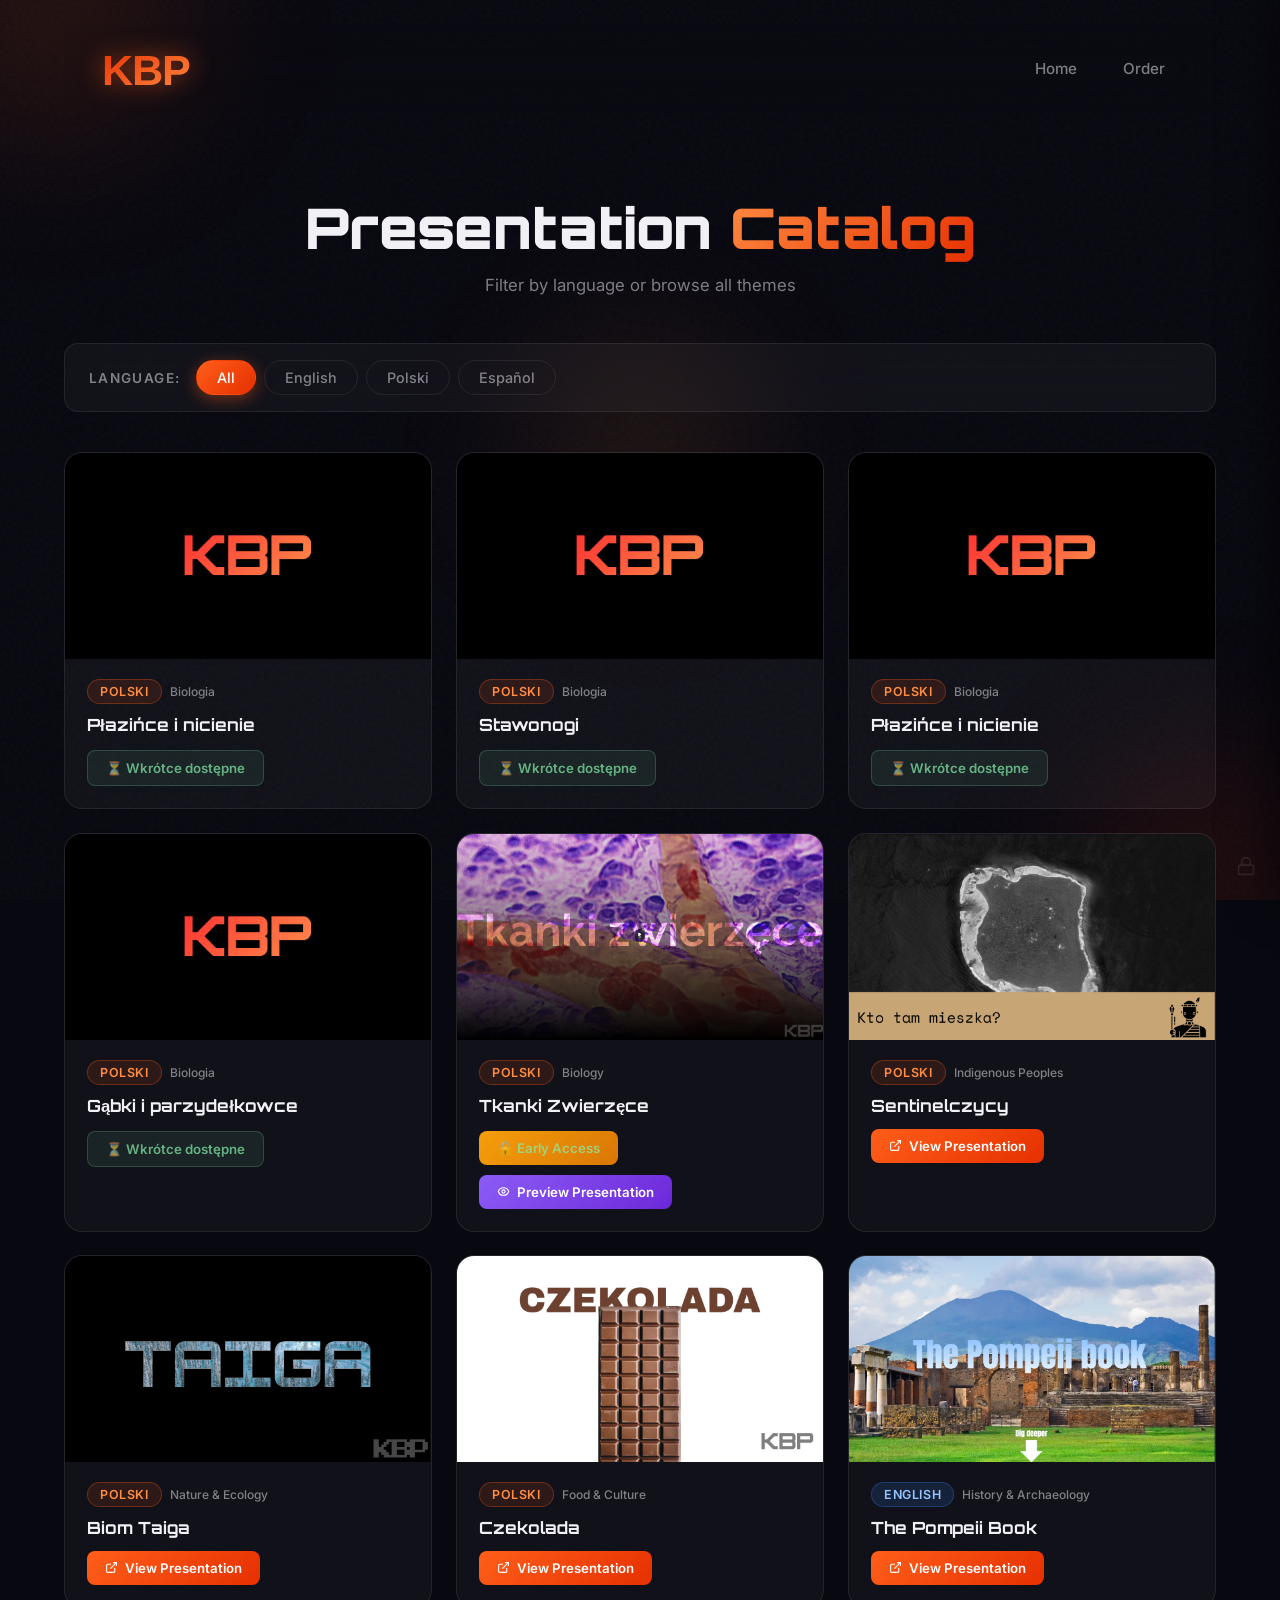
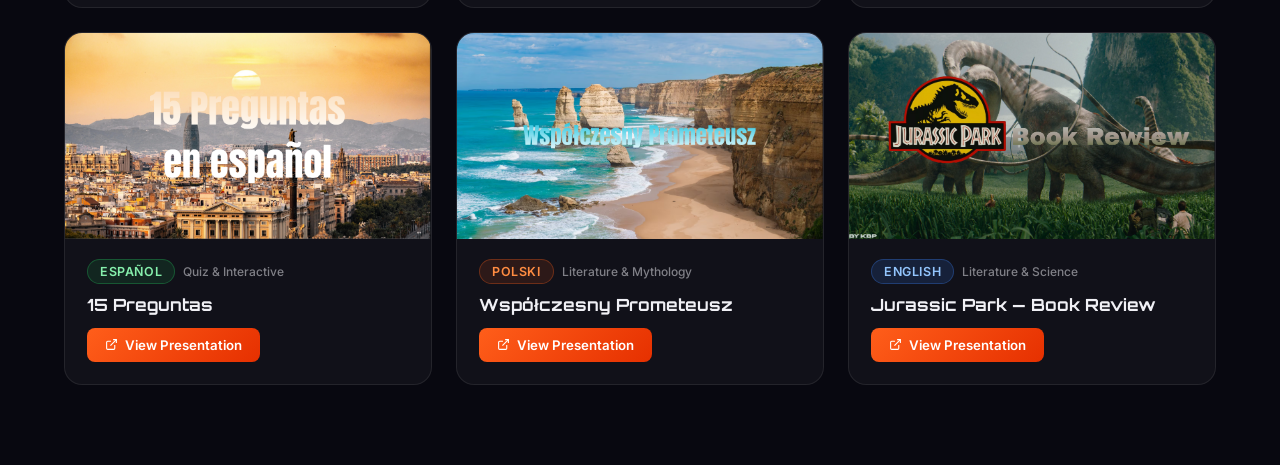
==== catalog.html @ c15dbc8d "chore: update catalog via dev tools:  Delete presintation duplicat" ====
<!DOCTYPE html>
<html lang="en" style="--orange: #ff5e1a; --orange-light: #ff8c42; --red: #e63000; --bg: #080810; --text: #f0f0f5;"><head>
    <meta charset="UTF-8">
    <meta name="viewport" content="width=device-width, initial-scale=1.0">
    <title>Catalog — KBP</title>
    <link rel="icon" type="image/svg+xml" href="favicon.svg">
    <link rel="stylesheet" href="styles.css">
    <link href="https://fonts.googleapis.com/css2?family=Orbitron:wght@400;700;900&amp;family=Inter:wght@300;400;500;600&amp;display=swap" rel="stylesheet">
</head>

<body cz-shortcut-listen="true">

    <!-- LOADING SCREEN -->
    

    <div class="bg-orbs">
        <div class="orb orb-1"></div>
        <div class="orb orb-2"></div>
        <div class="orb orb-3"></div>
    </div>
    <div class="noise"></div>

    <div class="container">
        <header class="glass-header">
            <a href="index.html" class="logo-wrap">
                <img src="logo.svg" alt="KBP" class="logo" onerror="this.src='logo.svg'">
            </a>
            <nav>
                <a href="index.html" class="nav-link">Home</a>
                <a href="order.html" class="nav-link">Order</a>
            </nav>
        </header>

        <main class="catalog-main">
            <div class="catalog-header">
                <h1 class="page-title">Presentation <span class="gradient-text">Catalog</span></h1>
                <p class="page-sub">Filter by language or browse all themes</p>
            </div>

            <div class="filter-bar glass">
                <span class="filter-label">Language:</span>
                <div class="filter-pills" id="filterPills">
                    <button class="pill active" data-lang="all">All</button>
                    <button class="pill" data-lang="english">English</button>
                    <button class="pill" data-lang="polski">Polski</button>
                    <button class="pill" data-lang="espanol">Español</button>
                </div>
            </div>

            <div class="catalog-grid" id="catalogGrid">
      
      
      
      
      

                <!-- Coming Soon - Tkanki zwierzęce - Polski -->
                

                <!-- Sentinelczycy - Polski -->
                

                <!-- Biom Taiga - Polski -->
                

                <!-- Czekolada - Polski -->
                

                <!-- The Pompeii Book - English -->
                

                <!-- 15 Preguntas - Español -->
                

                <!-- Współczesny Prometeusz - Polski -->
                

                <!-- Jurassic Park Book - English -->
                


            <div class="pres-card glass" data-lang="polski" data-id="custom-1780598717905">
        <div class="card-glow"></div>
        <a href="#" target="_blank" class="card-thumb-link">
          <div class="card-thumb">
            <img src="thumbnails/no_thumbnail.jpg" alt="Płazińce i nicienie" onerror="this.src='thumbnails/no_thumbnail.jpg'">
            <div class="thumb-overlay">
              <span class="thumb-play">
                <svg viewBox="0 0 24 24" fill="none" stroke="currentColor" stroke-width="2">
                  <path d="M18 13v6a2 2 0 01-2 2H5a2 2 0 01-2-2V8a2 2 0 012-2h6"></path>
                  <polyline points="15 3 21 3 21 9"></polyline>
                  <line x1="10" y1="14" x2="21" y2="3"></line>
                </svg>
              </span>
            </div>
          </div>
        </a>
        <div class="card-body">
          <div class="card-top">
            <span class="lang-badge polski">Polski</span>
            <span class="theme-tag">Biologia</span>
          </div>
          <h3 class="card-title">Płazińce i nicienie</h3>
          <div style="display:flex;gap:8px;flex-wrap:wrap;margin-top:2px;">
            <span class="card-btn coming-soon-btn">⏳ Wkrótce dostępne</span>
          </div>
        </div>
      </div><div class="pres-card glass" data-lang="polski" data-id="custom-1780596381027">
        <div class="card-glow"></div>
        <a href="#" target="_blank" class="card-thumb-link">
          <div class="card-thumb">
            <img src="thumbnails/no_thumbnail.jpg" alt="Stawonogi" onerror="this.src='thumbnails/no_thumbnail.jpg'">
            <div class="thumb-overlay">
              <span class="thumb-play">
                <svg viewBox="0 0 24 24" fill="none" stroke="currentColor" stroke-width="2">
                  <path d="M18 13v6a2 2 0 01-2 2H5a2 2 0 01-2-2V8a2 2 0 012-2h6"></path>
                  <polyline points="15 3 21 3 21 9"></polyline>
                  <line x1="10" y1="14" x2="21" y2="3"></line>
                </svg>
              </span>
            </div>
          </div>
        </a>
        <div class="card-body">
          <div class="card-top">
            <span class="lang-badge polski">Polski</span>
            <span class="theme-tag">Biologia</span>
          </div>
          <h3 class="card-title">Stawonogi</h3>
          <div style="display:flex;gap:8px;flex-wrap:wrap;margin-top:2px;">
            <span class="card-btn coming-soon-btn">⏳ Wkrótce dostępne</span>
          </div>
        </div>
      </div><div class="pres-card glass" data-lang="polski" data-id="custom-1780587856048">
        <div class="card-glow"></div>
        <a href="#" target="_blank" class="card-thumb-link">
          <div class="card-thumb">
            <img src="thumbnails/no_thumbnail.jpg" alt="Płazińce i nicienie" onerror="this.src='thumbnails/no_thumbnail.jpg'">
            <div class="thumb-overlay">
              <span class="thumb-play">
                <svg viewBox="0 0 24 24" fill="none" stroke="currentColor" stroke-width="2">
                  <path d="M18 13v6a2 2 0 01-2 2H5a2 2 0 01-2-2V8a2 2 0 012-2h6"></path>
                  <polyline points="15 3 21 3 21 9"></polyline>
                  <line x1="10" y1="14" x2="21" y2="3"></line>
                </svg>
              </span>
            </div>
          </div>
        </a>
        <div class="card-body">
          <div class="card-top">
            <span class="lang-badge polski">Polski</span>
            <span class="theme-tag">Biologia</span>
          </div>
          <h3 class="card-title">Płazińce i nicienie</h3>
          <div style="display:flex;gap:8px;flex-wrap:wrap;margin-top:2px;">
            <span class="card-btn coming-soon-btn">⏳ Wkrótce dostępne</span>
          </div>
        </div>
      </div><div class="pres-card glass" data-lang="polski" data-id="custom-1780587810217">
        <div class="card-glow"></div>
        <a href="#" target="_blank" class="card-thumb-link">
          <div class="card-thumb">
            <img src="thumbnails/no_thumbnail.jpg" alt="Gąbki i parzydełkowce" onerror="this.src='thumbnails/no_thumbnail.jpg'">
            <div class="thumb-overlay">
              <span class="thumb-play">
                <svg viewBox="0 0 24 24" fill="none" stroke="currentColor" stroke-width="2">
                  <path d="M18 13v6a2 2 0 01-2 2H5a2 2 0 01-2-2V8a2 2 0 012-2h6"></path>
                  <polyline points="15 3 21 3 21 9"></polyline>
                  <line x1="10" y1="14" x2="21" y2="3"></line>
                </svg>
              </span>
            </div>
          </div>
        </a>
        <div class="card-body">
          <div class="card-top">
            <span class="lang-badge polski">Polski</span>
            <span class="theme-tag">Biologia</span>
          </div>
          <h3 class="card-title">Gąbki i parzydełkowce</h3>
          <div style="display:flex;gap:8px;flex-wrap:wrap;margin-top:2px;">
            <span class="card-btn coming-soon-btn">⏳ Wkrótce dostępne</span>
          </div>
        </div>
      </div><div class="pres-card glass coming-soon-card" data-lang="polski" data-id="tkanki">
                    <div class="card-glow"></div>
                    <a href="https://www.canva.com/design/DAHLJnj12Vg/cBDGoIE9Pmr2mizU1TOsCg/edit" target="_blank" class="card-thumb-link">
                        <div class="card-thumb">
                            <img src="thumbnails/tkanki_zwierzence.jpg" alt="Tkanki Zwierzęce" onerror="this.src='thumbnails/no_thumbnail.jpg'">
                            <div class="thumb-overlay">
                                <span class="thumb-play">
                                    <svg viewBox="0 0 24 24" fill="none" stroke="currentColor" stroke-width="2">
                                        <path d="M18 13v6a2 2 0 01-2 2H5a2 2 0 01-2-2V8a2 2 0 012-2h6"></path>
                                        <polyline points="15 3 21 3 21 9"></polyline>
                                        <line x1="10" y1="14" x2="21" y2="3"></line>
                                    </svg>
                                </span>
                            </div>
                        </div>
                    </a>
                    <div class="card-body">
                        <div class="card-top">
                            <span class="lang-badge polski">Polski</span>
                            <span class="theme-tag">Biology</span>
                        </div>
                        <h3 class="card-title">Tkanki Zwierzęce</h3>
                        <div style="display:flex;gap:8px;flex-wrap:wrap;margin-top:2px;">
                            <span class="card-btn coming-soon-btn" style="background:linear-gradient(135deg,#f59e0b,#d97706);border:none;cursor:default;">🔓 Early Access</span>
                            <a href="https://www.canva.com/design/DAHLJnj12Vg/cBDGoIE9Pmr2mizU1TOsCg/edit" target="_blank" class="card-btn" style="background:linear-gradient(135deg,#8b5cf6,#6d28d9);">
                                <svg viewBox="0 0 24 24" fill="none" stroke="currentColor" stroke-width="2" style="width:13px;height:13px">
                                    <path d="M15 12a3 3 0 11-6 0 3 3 0 016 0z"></path>
                                    <path d="M2.458 12C3.732 7.943 7.523 5 12 5c4.478 0 8.268 2.943 9.542 7-1.274 4.057-5.064 7-9.542 7-4.477 0-8.268-2.943-9.542-7z"></path>
                                </svg>
                                Preview Presentation
                            </a>
                        </div>
                    </div>
                </div><div class="pres-card glass" data-lang="polski" data-id="sentinelczycy">
                    <div class="card-glow"></div>
                    <a href="https://canva.link/jdr4lco27nu2r5b" target="_blank" class="card-thumb-link">
                        <div class="card-thumb">
                            <img src="thumbnails/sentinelczycy.jpg" alt="Sentinelczycy" onerror="this.src='thumbnails/no_thumbnail.jpg'">
                            <div class="thumb-overlay">
                                <span class="thumb-play">
                                    <svg viewBox="0 0 24 24" fill="none" stroke="currentColor" stroke-width="2">
                                        <path d="M18 13v6a2 2 0 01-2 2H5a2 2 0 01-2-2V8a2 2 0 012-2h6"></path>
                                        <polyline points="15 3 21 3 21 9"></polyline>
                                        <line x1="10" y1="14" x2="21" y2="3"></line>
                                    </svg>
                                </span>
                            </div>
                        </div>
                    </a>
                    <div class="card-body">
                        <div class="card-top">
                            <span class="lang-badge polski">Polski</span>
                            <span class="theme-tag">Indigenous Peoples</span>
                        </div>
                        <h3 class="card-title">Sentinelczycy</h3>
                        <a href="https://canva.link/jdr4lco27nu2r5b" target="_blank" class="card-btn">
                            <svg viewBox="0 0 24 24" fill="none" stroke="currentColor" stroke-width="2">
                                <path d="M18 13v6a2 2 0 01-2 2H5a2 2 0 01-2-2V8a2 2 0 012-2h6"></path>
                                <polyline points="15 3 21 3 21 9"></polyline>
                                <line x1="10" y1="14" x2="21" y2="3"></line>
                            </svg>
                            View Presentation
                        </a>
                    </div>
                </div><div class="pres-card glass" data-lang="polski" data-id="taiga">
                    <div class="card-glow"></div>
                    <a href="https://canva.link/hdb6jztrh3bsevd" target="_blank" class="card-thumb-link">
                        <div class="card-thumb">
                            <img src="thumbnails/taiga.jpg" alt="Biom Taiga" onerror="this.src='thumbnails/no_thumbnail.jpg'">
                            <div class="thumb-overlay">
                                <span class="thumb-play">
                                    <svg viewBox="0 0 24 24" fill="none" stroke="currentColor" stroke-width="2">
                                        <path d="M18 13v6a2 2 0 01-2 2H5a2 2 0 01-2-2V8a2 2 0 012-2h6"></path>
                                        <polyline points="15 3 21 3 21 9"></polyline>
                                        <line x1="10" y1="14" x2="21" y2="3"></line>
                                    </svg>
                                </span>
                            </div>
                        </div>
                    </a>
                    <div class="card-body">
                        <div class="card-top">
                            <span class="lang-badge polski">Polski</span>
                            <span class="theme-tag">Nature &amp; Ecology</span>
                        </div>
                        <h3 class="card-title">Biom Taiga</h3>
                        <a href="https://canva.link/hdb6jztrh3bsevd" target="_blank" class="card-btn">
                            <svg viewBox="0 0 24 24" fill="none" stroke="currentColor" stroke-width="2">
                                <path d="M18 13v6a2 2 0 01-2 2H5a2 2 0 01-2-2V8a2 2 0 012-2h6"></path>
                                <polyline points="15 3 21 3 21 9"></polyline>
                                <line x1="10" y1="14" x2="21" y2="3"></line>
                            </svg>
                            View Presentation
                        </a>
                    </div>
                </div><div class="pres-card glass" data-lang="polski" data-id="czekolada">
                    <div class="card-glow"></div>
                    <a href="https://canva.link/7svyfcwnnusc0qz" target="_blank" class="card-thumb-link">
                        <div class="card-thumb">
                            <img src="thumbnails/czekolada.jpg" alt="Czekolada" onerror="this.src='thumbnails/no_thumbnail.jpg'">
                            <div class="thumb-overlay">
                                <span class="thumb-play">
                                    <svg viewBox="0 0 24 24" fill="none" stroke="currentColor" stroke-width="2">
                                        <path d="M18 13v6a2 2 0 01-2 2H5a2 2 0 01-2-2V8a2 2 0 012-2h6"></path>
                                        <polyline points="15 3 21 3 21 9"></polyline>
                                        <line x1="10" y1="14" x2="21" y2="3"></line>
                                    </svg>
                                </span>
                            </div>
                        </div>
                    </a>
                    <div class="card-body">
                        <div class="card-top">
                            <span class="lang-badge polski">Polski</span>
                            <span class="theme-tag">Food &amp; Culture</span>
                        </div>
                        <h3 class="card-title">Czekolada</h3>
                        <a href="https://canva.link/7svyfcwnnusc0qz" target="_blank" class="card-btn">
                            <svg viewBox="0 0 24 24" fill="none" stroke="currentColor" stroke-width="2">
                                <path d="M18 13v6a2 2 0 01-2 2H5a2 2 0 01-2-2V8a2 2 0 012-2h6"></path>
                                <polyline points="15 3 21 3 21 9"></polyline>
                                <line x1="10" y1="14" x2="21" y2="3"></line>
                            </svg>
                            View Presentation
                        </a>
                    </div>
                </div><div class="pres-card glass" data-lang="english" data-id="pompeii">
                    <div class="card-glow"></div>
                    <a href="https://canva.link/992vc9cyxr82lym" target="_blank" class="card-thumb-link">
                        <div class="card-thumb">
                            <img src="thumbnails/pompeii.jpg" alt="The Pompeii Book" onerror="this.src='thumbnails/no_thumbnail.jpg'">
                            <div class="thumb-overlay">
                                <span class="thumb-play">
                                    <svg viewBox="0 0 24 24" fill="none" stroke="currentColor" stroke-width="2">
                                        <path d="M18 13v6a2 2 0 01-2 2H5a2 2 0 01-2-2V8a2 2 0 012-2h6"></path>
                                        <polyline points="15 3 21 3 21 9"></polyline>
                                        <line x1="10" y1="14" x2="21" y2="3"></line>
                                    </svg>
                                </span>
                            </div>
                        </div>
                    </a>
                    <div class="card-body">
                        <div class="card-top">
                            <span class="lang-badge english">English</span>
                            <span class="theme-tag">History &amp; Archaeology</span>
                        </div>
                        <h3 class="card-title">The Pompeii Book</h3>
                        <a href="https://canva.link/992vc9cyxr82lym" target="_blank" class="card-btn">
                            <svg viewBox="0 0 24 24" fill="none" stroke="currentColor" stroke-width="2">
                                <path d="M18 13v6a2 2 0 01-2 2H5a2 2 0 01-2-2V8a2 2 0 012-2h6"></path>
                                <polyline points="15 3 21 3 21 9"></polyline>
                                <line x1="10" y1="14" x2="21" y2="3"></line>
                            </svg>
                            View Presentation
                        </a>
                    </div>
                </div><div class="pres-card glass" data-lang="espanol" data-id="preguntas">
                    <div class="card-glow"></div>
                    <a href="https://canva.link/8qope4dji9gdlad" target="_blank" class="card-thumb-link">
                        <div class="card-thumb">
                            <img src="thumbnails/preguntas.jpg" alt="15 Preguntas" onerror="this.src='thumbnails/no_thumbnail.jpg'">
                            <div class="thumb-overlay">
                                <span class="thumb-play">
                                    <svg viewBox="0 0 24 24" fill="none" stroke="currentColor" stroke-width="2">
                                        <path d="M18 13v6a2 2 0 01-2 2H5a2 2 0 01-2-2V8a2 2 0 012-2h6"></path>
                                        <polyline points="15 3 21 3 21 9"></polyline>
                                        <line x1="10" y1="14" x2="21" y2="3"></line>
                                    </svg>
                                </span>
                            </div>
                        </div>
                    </a>
                    <div class="card-body">
                        <div class="card-top">
                            <span class="lang-badge espanol">Español</span>
                            <span class="theme-tag">Quiz &amp; Interactive</span>
                        </div>
                        <h3 class="card-title">15 Preguntas</h3>
                        <a href="https://canva.link/8qope4dji9gdlad" target="_blank" class="card-btn">
                            <svg viewBox="0 0 24 24" fill="none" stroke="currentColor" stroke-width="2">
                                <path d="M18 13v6a2 2 0 01-2 2H5a2 2 0 01-2-2V8a2 2 0 012-2h6"></path>
                                <polyline points="15 3 21 3 21 9"></polyline>
                                <line x1="10" y1="14" x2="21" y2="3"></line>
                            </svg>
                            View Presentation
                        </a>
                    </div>
                </div><div class="pres-card glass" data-lang="polski" data-id="prometeusz">
                    <div class="card-glow"></div>
                    <a href="https://canva.link/0xmag7j2fdahhtu" target="_blank" class="card-thumb-link">
                        <div class="card-thumb">
                            <img src="thumbnails/prometeusz.jpg" alt="Współczesny Prometeusz" onerror="this.src='thumbnails/no_thumbnail.jpg'">
                            <div class="thumb-overlay">
                                <span class="thumb-play">
                                    <svg viewBox="0 0 24 24" fill="none" stroke="currentColor" stroke-width="2">
                                        <path d="M18 13v6a2 2 0 01-2 2H5a2 2 0 01-2-2V8a2 2 0 012-2h6"></path>
                                        <polyline points="15 3 21 3 21 9"></polyline>
                                        <line x1="10" y1="14" x2="21" y2="3"></line>
                                    </svg>
                                </span>
                            </div>
                        </div>
                    </a>
                    <div class="card-body">
                        <div class="card-top">
                            <span class="lang-badge polski">Polski</span>
                            <span class="theme-tag">Literature &amp; Mythology</span>
                        </div>
                        <h3 class="card-title">Współczesny Prometeusz</h3>
                        <a href="https://canva.link/0xmag7j2fdahhtu" target="_blank" class="card-btn">
                            <svg viewBox="0 0 24 24" fill="none" stroke="currentColor" stroke-width="2">
                                <path d="M18 13v6a2 2 0 01-2 2H5a2 2 0 01-2-2V8a2 2 0 012-2h6"></path>
                                <polyline points="15 3 21 3 21 9"></polyline>
                                <line x1="10" y1="14" x2="21" y2="3"></line>
                            </svg>
                            View Presentation
                        </a>
                    </div>
                </div><div class="pres-card glass" data-lang="english" data-id="jurassic">
                    <div class="card-glow"></div>
                    <a href="https://canva.link/foiyt8byrmnwzso" target="_blank" class="card-thumb-link">
                        <div class="card-thumb">
                            <img src="thumbnails/jurassic.jpg" alt="Jurassic Park Book Review" onerror="this.src='thumbnails/no_thumbnail.jpg'">
                            <div class="thumb-overlay">
                                <span class="thumb-play">
                                    <svg viewBox="0 0 24 24" fill="none" stroke="currentColor" stroke-width="2">
                                        <path d="M18 13v6a2 2 0 01-2 2H5a2 2 0 01-2-2V8a2 2 0 012-2h6"></path>
                                        <polyline points="15 3 21 3 21 9"></polyline>
                                        <line x1="10" y1="14" x2="21" y2="3"></line>
                                    </svg>
                                </span>
                            </div>
                        </div>
                    </a>
                    <div class="card-body">
                        <div class="card-top">
                            <span class="lang-badge english">English</span>
                            <span class="theme-tag">Literature &amp; Science</span>
                        </div>
                        <h3 class="card-title">Jurassic Park — Book Review</h3>
                        <a href="https://canva.link/foiyt8byrmnwzso" target="_blank" class="card-btn">
                            <svg viewBox="0 0 24 24" fill="none" stroke="currentColor" stroke-width="2">
                                <path d="M18 13v6a2 2 0 01-2 2H5a2 2 0 01-2-2V8a2 2 0 012-2h6"></path>
                                <polyline points="15 3 21 3 21 9"></polyline>
                                <line x1="10" y1="14" x2="21" y2="3"></line>
                            </svg>
                            View Presentation
                        </a>
                    </div>
                </div></div>

            <div class="empty-state" id="emptyState" style="display:none">
                <p>No presentations found for this language yet.</p>
            </div>
        </main>
    </div>

    <script src="loader.js"></script>
    <script src="devtools.js"></script>

    <!-- Toast -->
    

    <!-- Hidden lock trigger -->
    

    <!-- Dev mode badge (visible when logged in) -->
    
    

    <!-- Auth modal -->
    

    <!-- Dev panel -->
    
  

    <!-- Toast -->
    

    <!-- Hidden lock trigger -->
    

    <!-- Dev mode badge (visible when logged in) -->
    
    

    <!-- Auth modal -->
    

    <!-- Dev panel -->
    
  
    <script src="catalog.js"></script>


<input type="file" accept="image/*" style="display: none;"><input type="file" accept="image/*" style="display: none;"><input type="file" accept="image/*" style="display: none;"><input type="file" accept="image/*" style="display: none;"><input type="file" accept="image/*" style="display: none;"><input type="file" accept="image/*" style="display: none;"><input type="file" accept="image/*" style="display: none;"><input type="file" accept="image/*" style="display: none;"><input type="file" accept="image/*" style="display: none;"><input type="file" accept="image/*" style="display: none;"><input type="file" accept="image/*" style="display: none;"><input type="file" accept="image/*" style="display: none;"><input type="file" accept="image/*" style="display: none;"><input type="file" accept="image/*" style="display: none;"><input type="file" accept="image/*" style="display: none;"><input type="file" accept="image/*" style="display: none;"><input type="file" accept="image/*" style="display: none;"><input type="file" accept="image/*" style="display: none;"><input type="file" accept="image/*" style="display: none;"><input type="file" accept="image/*" style="display: none;"><input type="file" accept="image/*" style="display: none;"><input type="file" accept="image/*" style="display: none;"><input type="file" accept="image/*" style="display: none;"><input type="file" accept="image/*" style="display: none;"><input type="file" accept="image/*" style="display: none;"><input type="file" accept="image/*" style="display: none;"><input type="file" accept="image/*" style="display: none;"><input type="file" accept="image/*" style="display: none;"><input type="file" accept="image/*" style="display: none;"><input type="file" accept="image/*" style="display: none;"><input type="file" accept="image/*" style="display: none;"><input type="file" accept="image/*" style="display: none;"><input type="file" accept="image/*" style="display: none;"><input type="file" accept="image/*" style="display: none;"><input type="file" accept="image/*" style="display: none;"><input type="file" accept="image/*" style="display: none;"></body></html>
---- styles.css ----
/* ===== RESET & BASE ===== */
*,
*::before,
*::after {
    margin: 0;
    padding: 0;
    box-sizing: border-box;
}

:root {
    --orange: #ff5e1a;
    --orange-light: #ff8c42;
    --red: #e63000;
    --bg: #080810;
    --glass-bg: rgba(255, 255, 255, 0.04);
    --glass-border: rgba(255, 255, 255, 0.08);
    --glass-hover: rgba(255, 255, 255, 0.07);
    --text: #f0f0f5;
    --text-muted: rgba(240, 240, 245, 0.5);
    --glow: rgba(255, 94, 26, 0.35);
}

html {
    scroll-behavior: smooth;
}

body {
    font-family: 'Inter', sans-serif;
    background: var(--bg);
    color: var(--text);
    min-height: 100vh;
    overflow-x: hidden;
}

/* ===== BACKGROUND ORBS ===== */
.bg-orbs {
    position: fixed;
    inset: 0;
    pointer-events: none;
    z-index: 0;
    overflow: hidden;
}

.orb {
    position: absolute;
    border-radius: 50%;
    filter: blur(80px);
    opacity: 0.2;
    will-change: transform;
}

.orb-1 {
    width: 400px;
    height: 400px;
    background: radial-gradient(circle, #ff5e1a, transparent 70%);
    top: -200px;
    left: -150px;
    animation: drift1 18s ease-in-out infinite alternate;
}

.orb-2 {
    width: 350px;
    height: 350px;
    background: radial-gradient(circle, #e63000, transparent 70%);
    bottom: -150px;
    right: -100px;
    animation: drift2 22s ease-in-out infinite alternate;
}

.orb-3 {
    width: 300px;
    height: 300px;
    background: radial-gradient(circle, #ff8c42, transparent 70%);
    top: 50%;
    left: 50%;
    transform: translate(-50%, -50%);
    animation: drift3 15s ease-in-out infinite alternate;
}

@keyframes drift1 {
    from {
        transform: translate(0, 0);
    }

    to {
        transform: translate(80px, 60px);
    }
}

@keyframes drift2 {
    from {
        transform: translate(0, 0);
    }

    to {
        transform: translate(-60px, -80px);
    }
}

@keyframes drift3 {
    from {
        transform: translate(-50%, -50%) scale(1);
    }

    to {
        transform: translate(-50%, -50%) scale(1.3);
    }
}

/* ===== NOISE TEXTURE ===== */
.noise {
    position: fixed;
    inset: 0;
    pointer-events: none;
    z-index: 1;
    opacity: 0.03;
    background-image: url("data:image/svg+xml,%3Csvg viewBox='0 0 256 256' xmlns='http://www.w3.org/2000/svg'%3E%3Cfilter id='noise'%3E%3CfeTurbulence type='fractalNoise' baseFrequency='0.9' numOctaves='4' stitchTiles='stitch'/%3E%3C/filter%3E%3Crect width='100%25' height='100%25' filter='url(%23noise)'/%3E%3C/svg%3E");
}

/* ===== GLASS UTILITY ===== */
.glass {
    background: var(--glass-bg);
    border: 1px solid var(--glass-border);
}

/* Only apply backdrop-filter to elements where the blur effect is actually visible */
.glass-header,
.filter-bar,
.stat-card,
.btn-secondary {
    backdrop-filter: blur(20px);
    -webkit-backdrop-filter: blur(20px);
}

/* Cards sit on a near-opaque dark background — blur is invisible there, skip it */
.pres-card {
    /* no backdrop-filter */
}

/* ===== CONTAINER ===== */
.container {
    max-width: 1200px;
    margin: 0 auto;
    padding: 0 24px 80px;
    position: relative;
    z-index: 2;
}

/* ===== HEADER ===== */
.glass-header {
    display: flex;
    align-items: center;
    justify-content: space-between;
    padding: 20px 32px;
    margin: 24px 0 60px;
    border-radius: 16px;
}

.logo-wrap {
    display: flex;
    align-items: center;
    text-decoration: none;
}

.logo {
    height: 48px;
    width: auto;
    filter: drop-shadow(0 0 12px rgba(255, 94, 26, 0.6));
    transition: filter 0.3s;
}

.logo:hover {
    filter: drop-shadow(0 0 20px rgba(255, 94, 26, 0.9));
}

.logo-fallback {
    display: flex;
    align-items: center;
}

.logo-text {
    font-family: 'Orbitron', sans-serif;
    font-size: 2rem;
    font-weight: 900;
    background: linear-gradient(135deg, var(--orange), var(--red));
    -webkit-background-clip: text;
    -webkit-text-fill-color: transparent;
    background-clip: text;
    text-shadow: none;
    filter: drop-shadow(0 0 12px rgba(255, 94, 26, 0.5));
}

nav {
    display: flex;
    gap: 8px;
}

.nav-link {
    color: var(--text-muted);
    text-decoration: none;
    font-size: 0.95rem;
    font-weight: 500;
    padding: 8px 18px;
    border-radius: 8px;
    border: 1px solid transparent;
    transition: all 0.25s;
}

.nav-link:hover {
    color: var(--text);
    background: var(--glass-hover);
    border-color: var(--glass-border);
}

/* ===== GRADIENT TEXT ===== */
.gradient-text {
    background: linear-gradient(135deg, var(--orange-light), var(--red));
    -webkit-background-clip: text;
    -webkit-text-fill-color: transparent;
    background-clip: text;
}

/* ===== HOME PAGE ===== */
.home-main {
    display: flex;
    flex-direction: column;
    align-items: center;
    text-align: center;
    padding-top: 40px;
}

.hero {
    max-width: 700px;
    margin-bottom: 80px;
}

.hero-eyebrow {
    font-size: 0.85rem;
    font-weight: 600;
    letter-spacing: 0.2em;
    text-transform: uppercase;
    color: var(--orange);
    margin-bottom: 20px;
}

.hero-splash {
    font-size: 0.95rem;
    font-weight: 500;
    color: var(--text-muted);
    margin-bottom: 16px;
    margin-top: -12px;
    font-style: italic;
    animation: fadeUp 0.6s ease 0.2s both;
}

.hero-title {
    font-family: 'Orbitron', sans-serif;
    font-size: clamp(3rem, 8vw, 6rem);
    font-weight: 900;
    line-height: 1.05;
    margin-bottom: 24px;
    letter-spacing: -0.02em;
}

.hero-desc {
    font-size: 1.15rem;
    color: var(--text-muted);
    line-height: 1.7;
    margin-bottom: 48px;
    max-width: 500px;
    margin-left: auto;
    margin-right: auto;
}

.hero-buttons {
    display: flex;
    gap: 16px;
    justify-content: center;
    flex-wrap: wrap;
}

/* ===== BUTTONS ===== */
.btn {
    display: inline-flex;
    align-items: center;
    gap: 10px;
    padding: 16px 36px;
    border-radius: 12px;
    font-size: 1rem;
    font-weight: 600;
    text-decoration: none;
    transition: all 0.3s;
    position: relative;
    overflow: hidden;
}

.btn-icon {
    width: 20px;
    height: 20px;
    display: flex;
    align-items: center;
}

.btn-icon svg {
    width: 100%;
    height: 100%;
}

.btn-primary {
    background: linear-gradient(135deg, var(--orange), var(--red));
    color: white;
    box-shadow: 0 4px 24px rgba(255, 94, 26, 0.35);
}

.btn-primary:hover {
    transform: translateY(-2px);
    box-shadow: 0 8px 32px rgba(255, 94, 26, 0.55);
}

.btn-secondary {
    background: var(--glass-bg);
    color: var(--text);
    border: 1px solid var(--glass-border);
}

.btn-secondary:hover {
    background: var(--glass-hover);
    border-color: rgba(255, 94, 26, 0.4);
    transform: translateY(-2px);
    box-shadow: 0 8px 24px rgba(255, 94, 26, 0.2);
}

/* ===== STATS ROW ===== */
.stats-row {
    display: flex;
    gap: 20px;
    flex-wrap: wrap;
    justify-content: center;
}

.stat-card {
    display: flex;
    flex-direction: column;
    align-items: center;
    padding: 28px 48px;
    border-radius: 16px;
    gap: 6px;
    transition: all 0.3s;
}

.stat-card:hover {
    border-color: rgba(255, 94, 26, 0.3);
    box-shadow: 0 0 30px rgba(255, 94, 26, 0.1);
}

.stat-num {
    font-family: 'Orbitron', sans-serif;
    font-size: 2.5rem;
    font-weight: 900;
    background: linear-gradient(135deg, var(--orange-light), var(--red));
    -webkit-background-clip: text;
    -webkit-text-fill-color: transparent;
    background-clip: text;
}

.stat-label {
    font-size: 0.85rem;
    color: var(--text-muted);
    text-transform: uppercase;
    letter-spacing: 0.1em;
}

/* ===== CATALOG PAGE ===== */
.catalog-main {
    padding-top: 20px;
}

.catalog-header {
    text-align: center;
    margin-bottom: 48px;
}

.page-title {
    font-family: 'Orbitron', sans-serif;
    font-size: clamp(2rem, 5vw, 3.5rem);
    font-weight: 900;
    margin-bottom: 12px;
}

.page-sub {
    font-size: 1.05rem;
    color: var(--text-muted);
}

/* ===== FILTER BAR ===== */
.filter-bar {
    display: flex;
    align-items: center;
    gap: 16px;
    padding: 16px 24px;
    border-radius: 14px;
    margin-bottom: 40px;
    flex-wrap: wrap;
}

.filter-label {
    font-size: 0.85rem;
    font-weight: 600;
    color: var(--text-muted);
    text-transform: uppercase;
    letter-spacing: 0.1em;
    white-space: nowrap;
}

.filter-pills {
    display: flex;
    gap: 8px;
    flex-wrap: wrap;
}

.pill {
    padding: 8px 20px;
    border-radius: 50px;
    border: 1px solid var(--glass-border);
    background: transparent;
    color: var(--text-muted);
    font-size: 0.9rem;
    font-weight: 500;
    cursor: pointer;
    transition: all 0.25s;
    font-family: 'Inter', sans-serif;
}

.pill:hover {
    color: var(--text);
    border-color: rgba(255, 94, 26, 0.4);
}

.pill.active {
    background: linear-gradient(135deg, var(--orange), var(--red));
    border-color: transparent;
    color: white;
    box-shadow: 0 4px 16px rgba(255, 94, 26, 0.4);
}

/* ===== CATALOG GRID ===== */
.catalog-grid {
    display: grid;
    grid-template-columns: repeat(auto-fill, minmax(300px, 1fr));
    gap: 24px;
}

/* ===== PRESENTATION CARD ===== */
.pres-card {
    border-radius: 18px;
    padding: 28px;
    position: relative;
    overflow: hidden;
    transition: transform 0.35s, border-color 0.35s, box-shadow 0.35s;
    display: flex;
    flex-direction: column;
    gap: 12px;
    will-change: transform;
}

.pres-card:hover {
    transform: translateY(-6px);
    border-color: rgba(255, 94, 26, 0.35);
    box-shadow: 0 16px 48px rgba(255, 94, 26, 0.15);
}

.card-glow {
    position: absolute;
    top: -60px;
    right: -60px;
    width: 180px;
    height: 180px;
    background: radial-gradient(circle, rgba(255, 94, 26, 0.12), transparent 70%);
    pointer-events: none;
    transition: opacity 0.3s;
    opacity: 0;
}

.pres-card:hover .card-glow {
    opacity: 1;
}

.card-top {
    display: flex;
    gap: 8px;
}

/* Language badges */
.lang-badge {
    padding: 4px 12px;
    border-radius: 50px;
    font-size: 0.78rem;
    font-weight: 600;
    letter-spacing: 0.05em;
    text-transform: uppercase;
}

.lang-badge.english {
    background: rgba(59, 130, 246, 0.15);
    border: 1px solid rgba(59, 130, 246, 0.3);
    color: #93c5fd;
}

.lang-badge.polski {
    background: rgba(255, 94, 26, 0.12);
    border: 1px solid rgba(255, 94, 26, 0.3);
    color: var(--orange-light);
}

.lang-badge.espanol {
    background: rgba(34, 197, 94, 0.12);
    border: 1px solid rgba(34, 197, 94, 0.3);
    color: #86efac;
}

.card-title {
    font-family: 'Orbitron', sans-serif;
    font-size: 1.15rem;
    font-weight: 700;
    line-height: 1.3;
    color: var(--text);
}

.card-theme {
    font-size: 0.88rem;
    color: var(--text-muted);
    flex: 1;
}

.card-btn {
    display: inline-flex;
    align-items: center;
    gap: 8px;
    padding: 10px 20px;
    border-radius: 10px;
    background: linear-gradient(135deg, var(--orange), var(--red));
    color: white;
    text-decoration: none;
    font-size: 0.88rem;
    font-weight: 600;
    transition: all 0.25s;
    align-self: flex-start;
    margin-top: 4px;
}

.card-btn svg {
    width: 14px;
    height: 14px;
}

.card-btn:hover {
    transform: translateY(-1px);
    box-shadow: 0 6px 20px rgba(255, 94, 26, 0.45);
}

/* ===== EMPTY STATE ===== */
.empty-state {
    text-align: center;
    padding: 80px 20px;
    color: var(--text-muted);
    font-size: 1.1rem;
}

/* ===== ORDER PAGE ===== */
.order-main {
    padding-top: 20px;
    text-align: center;
}

.order-main .page-title {
    margin-bottom: 12px;
}

.order-main .page-sub {
    margin-bottom: 60px;
}

.order-center {
    display: flex;
    flex-direction: column;
    align-items: center;
    gap: 40px;
}

.order-card {
    border-radius: 24px;
    padding: 56px 48px;
    max-width: 560px;
    width: 100%;
    display: flex;
    flex-direction: column;
    align-items: center;
    gap: 20px;
    position: relative;
    overflow: hidden;
}

.order-card::before {
    content: '';
    position: absolute;
    top: -80px;
    left: 50%;
    transform: translateX(-50%);
    width: 300px;
    height: 300px;
    background: radial-gradient(circle, rgba(255, 94, 26, 0.1), transparent 70%);
    pointer-events: none;
}

.tg-icon-wrap {
    width: 80px;
    height: 80px;
    background: linear-gradient(135deg, #0088cc, #00aaff);
    border-radius: 50%;
    display: flex;
    align-items: center;
    justify-content: center;
    box-shadow: 0 8px 32px rgba(0, 136, 204, 0.4);
    animation: float 3s ease-in-out infinite;
}

@keyframes float {

    0%,
    100% {
        transform: translateY(0);
    }

    50% {
        transform: translateY(-8px);
    }
}

.tg-icon {
    width: 44px;
    height: 44px;
    color: white;
}

.order-card h2 {
    font-family: 'Orbitron', sans-serif;
    font-size: 1.8rem;
    font-weight: 700;
}

.order-desc {
    font-size: 1rem;
    color: var(--text-muted);
    line-height: 1.7;
    max-width: 400px;
}

.tg-btn {
    display: inline-flex;
    align-items: center;
    gap: 12px;
    padding: 16px 40px;
    border-radius: 50px;
    background: linear-gradient(135deg, #0088cc, #00aaff);
    color: white;
    text-decoration: none;
    font-size: 1.05rem;
    font-weight: 700;
    transition: all 0.3s;
    box-shadow: 0 6px 24px rgba(0, 136, 204, 0.4);
    margin-top: 8px;
}

.tg-btn-icon {
    width: 22px;
    height: 22px;
}

.tg-btn:hover {
    transform: translateY(-3px);
    box-shadow: 0 12px 36px rgba(0, 136, 204, 0.55);
}

.tg-note {
    font-size: 0.8rem;
    color: var(--text-muted);
    font-style: italic;
}

/* ===== ORDER INFO GRID ===== */
.order-info-grid {
    display: grid;
    grid-template-columns: repeat(2, 1fr);
    gap: 16px;
    max-width: 560px;
    width: 100%;
}

.info-tile {
    border-radius: 16px;
    padding: 24px 20px;
    text-align: left;
    transition: all 0.3s;
}

.info-tile:hover {
    border-color: rgba(255, 94, 26, 0.3);
    transform: translateY(-3px);
}

.info-tile-wide {
    grid-column: 1 / -1;
}

.info-icon {
    font-size: 1.8rem;
    display: block;
    margin-bottom: 10px;
}

.info-tile h4 {
    font-size: 0.95rem;
    font-weight: 600;
    margin-bottom: 6px;
    color: var(--text);
}

.info-tile p {
    font-size: 0.85rem;
    color: var(--text-muted);
    line-height: 1.5;
}

/* ===== RESPONSIVE ===== */
@media (max-width: 640px) {
    .glass-header {
        padding: 16px 20px;
        margin-bottom: 40px;
    }

    .hero-title {
        font-size: 2.8rem;
    }

    .btn {
        padding: 14px 24px;
        font-size: 0.95rem;
    }

    .stats-row {
        gap: 12px;
    }

    .stat-card {
        padding: 20px 32px;
    }

    .catalog-grid {
        grid-template-columns: 1fr;
    }

    .order-card {
        padding: 36px 24px;
    }

    .order-info-grid {
        grid-template-columns: 1fr;
    }

    .filter-bar {
        flex-direction: column;
        align-items: flex-start;
    }
}

/* ===== ANIMATIONS ===== */
@keyframes fadeUp {
    from {
        opacity: 0;
        transform: translateY(16px);
    }

    to {
        opacity: 1;
        transform: translateY(0);
    }
}

.pres-card {
    animation: fadeUp 0.5s ease forwards;
}

.pres-card:nth-child(1) {
    animation-delay: 0.05s;
}

.pres-card:nth-child(2) {
    animation-delay: 0.10s;
}

.pres-card:nth-child(3) {
    animation-delay: 0.15s;
}

.pres-card:nth-child(4) {
    animation-delay: 0.20s;
}

.pres-card:nth-child(5) {
    animation-delay: 0.25s;
}

.pres-card:nth-child(6) {
    animation-delay: 0.30s;
}

.pres-card:nth-child(7) {
    animation-delay: 0.35s;
}

/* ===== CARD THUMBNAILS ===== */
.pres-card {
    padding: 0;
    overflow: hidden;
    flex-direction: column;
    gap: 0;
}

.card-thumb-link {
    display: block;
    text-decoration: none;
}

.card-thumb {
    position: relative;
    width: 100%;
    aspect-ratio: 16 / 9;
    overflow: hidden;
    background: #111118;
}

.card-thumb img {
    width: 100%;
    height: 100%;
    object-fit: cover;
    display: block;
    transition: transform 0.4s ease;
}

.pres-card:hover .card-thumb img {
    transform: scale(1.05);
}

/* Fallback when image is missing */
.card-thumb.thumb-missing {
    display: flex;
    align-items: center;
    justify-content: center;
    background: linear-gradient(135deg, #1a1a2e, #0f0f1a);
    min-height: 160px;
}

.card-thumb.thumb-missing::after {
    content: '🖼';
    font-size: 3rem;
    opacity: 0.3;
}

.card-thumb.thumb-missing img {
    display: none;
}

/* Hover overlay on thumbnail */
.thumb-overlay {
    position: absolute;
    inset: 0;
    background: rgba(0, 0, 0, 0.45);
    display: flex;
    align-items: center;
    justify-content: center;
    opacity: 0;
    transition: opacity 0.3s ease;
}

.pres-card:hover .thumb-overlay {
    opacity: 1;
}

.thumb-play {
    width: 52px;
    height: 52px;
    background: linear-gradient(135deg, var(--orange), var(--red));
    border-radius: 50%;
    display: flex;
    align-items: center;
    justify-content: center;
    box-shadow: 0 4px 20px rgba(255, 94, 26, 0.6);
    transform: scale(0.8);
    transition: transform 0.3s ease;
}

.pres-card:hover .thumb-play {
    transform: scale(1);
}

.thumb-play svg {
    width: 22px;
    height: 22px;
    color: white;
}

/* Card body below thumbnail */
.card-body {
    padding: 20px 22px 22px;
    display: flex;
    flex-direction: column;
    gap: 10px;
    flex: 1;
}

.card-top {
    display: flex;
    align-items: center;
    gap: 8px;
    flex-wrap: wrap;
}

.theme-tag {
    font-size: 0.75rem;
    color: var(--text-muted);
    font-weight: 500;
}

.card-title {
    font-family: 'Orbitron', sans-serif;
    font-size: 1.05rem;
    font-weight: 700;
    line-height: 1.3;
    color: var(--text);
    margin: 0;
}

.card-btn {
    display: inline-flex;
    align-items: center;
    gap: 7px;
    padding: 9px 18px;
    border-radius: 8px;
    background: linear-gradient(135deg, var(--orange), var(--red));
    color: white;
    text-decoration: none;
    font-size: 0.83rem;
    font-weight: 600;
    transition: all 0.25s;
    align-self: flex-start;
    margin-top: 2px;
}

.card-btn svg {
    width: 13px;
    height: 13px;
}

.card-btn:hover {
    transform: translateY(-1px);
    box-shadow: 0 6px 20px rgba(255, 94, 26, 0.45);
}

/* Wider grid for thumbnail cards */
.catalog-grid {
    grid-template-columns: repeat(auto-fill, minmax(340px, 1fr));
}

/* ===== LOADING SCREEN ===== */
.loader {
    position: fixed;
    inset: 0;
    z-index: 9999;
    display: flex;
    align-items: center;
    justify-content: center;
    background: var(--bg);
    transition: opacity 0.7s ease, transform 0.7s ease;
}

.loader-hidden {
    opacity: 0;
    transform: scale(1.03);
    pointer-events: none;
}

/* Loader background orbs */
.loader-bg {
    position: absolute;
    inset: 0;
    overflow: hidden;
    pointer-events: none;
}

.loader-orb {
    position: absolute;
    border-radius: 50%;
    filter: blur(100px);
    opacity: 0.3;
}

.loader-orb-1 {
    width: 500px;
    height: 500px;
    background: radial-gradient(circle, #ff5e1a, transparent 70%);
    top: -150px;
    left: -100px;
    animation: loaderDrift1 4s ease-in-out infinite alternate;
}

.loader-orb-2 {
    width: 400px;
    height: 400px;
    background: radial-gradient(circle, #e63000, transparent 70%);
    bottom: -100px;
    right: -80px;
    animation: loaderDrift2 5s ease-in-out infinite alternate;
}

@keyframes loaderDrift1 {
    from {
        transform: translate(0, 0);
    }

    to {
        transform: translate(40px, 30px);
    }
}

@keyframes loaderDrift2 {
    from {
        transform: translate(0, 0);
    }

    to {
        transform: translate(-30px, -40px);
    }
}

/* Loader content */
.loader-content {
    position: relative;
    z-index: 1;
    display: flex;
    flex-direction: column;
    align-items: center;
    gap: 20px;
}

.loader-logo {
    animation: loaderPulse 1.8s ease-in-out infinite;
}

.loader-logo img {
    height: 80px;
    width: auto;
    filter: drop-shadow(0 0 24px rgba(255, 94, 26, 0.7));
}

@keyframes loaderPulse {

    0%,
    100% {
        filter: drop-shadow(0 0 24px rgba(255, 94, 26, 0.7));
        transform: scale(1);
    }

    50% {
        filter: drop-shadow(0 0 40px rgba(255, 94, 26, 1));
        transform: scale(1.04);
    }
}

.loader-sub {
    font-family: 'Orbitron', sans-serif;
    font-size: 0.85rem;
    font-weight: 400;
    letter-spacing: 0.3em;
    text-transform: uppercase;
    color: var(--text-muted);
    animation: loaderFadeIn 0.8s ease forwards;
}

@keyframes loaderFadeIn {
    from {
        opacity: 0;
        transform: translateY(8px);
    }

    to {
        opacity: 1;
        transform: translateY(0);
    }
}

/* Progress bar */
.loader-bar-wrap {
    width: 220px;
    height: 2px;
    background: rgba(255, 255, 255, 0.08);
    border-radius: 2px;
    overflow: hidden;
    margin-top: 8px;
}

.loader-bar {
    height: 100%;
    width: 0%;
    background: linear-gradient(90deg, var(--orange), var(--red));
    border-radius: 2px;
    transition: width 0.08s linear;
    box-shadow: 0 0 10px rgba(255, 94, 26, 0.8);
}

/* ===== FOOTER ===== */
.site-footer {
    position: relative;
    z-index: 2;
    margin-top: 80px;
    border-top: 1px solid var(--glass-border);
    padding: 60px 24px 32px;
    max-width: 1200px;
    margin-left: auto;
    margin-right: auto;
}

.footer-inner {
    display: flex;
    gap: 60px;
    flex-wrap: wrap;
    margin-bottom: 48px;
}

.footer-section {
    flex: 1;
    min-width: 220px;
}

.footer-heading {
    font-family: 'Orbitron', sans-serif;
    font-size: 0.78rem;
    font-weight: 700;
    letter-spacing: 0.18em;
    text-transform: uppercase;
    color: var(--orange);
    margin-bottom: 20px;
}

/* Collaborators */
.collab-list {
    list-style: none;
    display: flex;
    flex-direction: column;
    gap: 12px;
}

.collab-item {
    display: flex;
    align-items: center;
    gap: 12px;
}

.collab-tag {
    font-family: 'Orbitron', sans-serif;
    font-size: 0.75rem;
    font-weight: 900;
    padding: 3px 10px;
    border-radius: 6px;
    background: linear-gradient(135deg, var(--orange), var(--red));
    color: white;
    white-space: nowrap;
}

.collab-name {
    font-size: 0.9rem;
    color: var(--text-muted);
}

/* Social buttons */
.social-links {
    display: flex;
    flex-direction: column;
    gap: 10px;
}

.social-btn {
    display: inline-flex;
    align-items: center;
    gap: 10px;
    padding: 10px 18px;
    border-radius: 10px;
    font-size: 0.9rem;
    font-weight: 600;
    text-decoration: none;
    border: 1px solid var(--glass-border);
    background: var(--glass-bg);
    color: var(--text);
    transition: all 0.25s;
    width: fit-content;
}

.social-btn:hover {
    transform: translateY(-2px);
}

.social-yt:hover {
    border-color: rgba(255, 0, 0, 0.5);
    box-shadow: 0 6px 20px rgba(255, 0, 0, 0.15);
    color: #ff4444;
}

.social-wa:hover {
    border-color: rgba(37, 211, 102, 0.5);
    box-shadow: 0 6px 20px rgba(37, 211, 102, 0.15);
    color: #25d366;
}

.social-gh:hover {
    border-color: rgba(255, 255, 255, 0.3);
    box-shadow: 0 6px 20px rgba(255, 255, 255, 0.08);
    color: #fff;
}

.footer-copy {
    font-size: 0.8rem;
    color: var(--text-muted);
    text-align: center;
    padding-top: 24px;
    border-top: 1px solid var(--glass-border);
}

/* ===== COMING SOON CARD ===== */
.coming-soon-thumb {
    display: flex;
    align-items: center;
    justify-content: center;
    background: linear-gradient(135deg, #0d1a0f, #0a1208);
    min-height: 180px;
    aspect-ratio: 16 / 9;
}

.coming-soon-overlay {
    display: flex;
    flex-direction: column;
    align-items: center;
    gap: 10px;
}

.coming-soon-icon {
    font-size: 2.8rem;
    animation: float 3s ease-in-out infinite;
}

.coming-soon-label {
    font-family: 'Orbitron', sans-serif;
    font-size: 0.75rem;
    font-weight: 700;
    letter-spacing: 0.15em;
    text-transform: uppercase;
    color: rgba(134, 239, 172, 0.7);
}

.coming-soon-card {
    opacity: 0.75;
}

.coming-soon-btn {
    display: inline-flex;
    align-items: center;
    gap: 7px;
    padding: 9px 18px;
    border-radius: 8px;
    background: rgba(134, 239, 172, 0.08);
    border: 1px solid rgba(134, 239, 172, 0.2);
    color: rgba(134, 239, 172, 0.7);
    font-size: 0.83rem;
    font-weight: 600;
    cursor: default;
    align-self: flex-start;
    margin-top: 2px;
}



/* ===== NATURE SCENE ===== */
.nature-wrap {
    position: relative;
    z-index: 2;
    width: 100%;
    margin-top: 0;
}

.nature-coming-badge {
    text-align: center;
    padding: 32px 24px 0;
}

.bio-coming-badge {
    display: inline-block;
    padding: 6px 20px;
    border-radius: 50px;
    font-size: 0.78rem;
    font-weight: 700;
    letter-spacing: 0.15em;
    text-transform: uppercase;
    background: rgba(134, 239, 172, 0.1);
    border: 1px solid rgba(134, 239, 172, 0.3);
    color: #86efac;
    animation: badgePulse 2.5s ease-in-out infinite;
}

@keyframes badgePulse {

    0%,
    100% {
        box-shadow: 0 0 0 0 rgba(134, 239, 172, 0);
    }

    50% {
        box-shadow: 0 0 20px 6px rgba(134, 239, 172, 0.12);
    }
}

@keyframes pulseLive {

    0%,
    100% {
        box-shadow: 0 0 0 0 rgba(255, 0, 0, 0);
    }

    50% {
        box-shadow: 0 0 15px 4px rgba(255, 0, 0, 0.4);
    }
}

#natureCanvas {
    display: block;
    width: 100%;
    height: 320px;
    margin-top: -8px;
}

/* ===== ORDER FORM ===== */
.order-form {
    display: flex;
    flex-direction: column;
    gap: 22px;
    width: 100%;
}

.form-group {
    display: flex;
    flex-direction: column;
    gap: 8px;
}

.form-label {
    font-size: 0.85rem;
    font-weight: 600;
    color: var(--text-muted);
    text-transform: uppercase;
    letter-spacing: 0.08em;
}

.form-input {
    background: rgba(255, 255, 255, 0.05);
    border: 1px solid var(--glass-border);
    border-radius: 10px;
    padding: 12px 16px;
    color: var(--text);
    font-family: 'Inter', sans-serif;
    font-size: 0.95rem;
    outline: none;
    transition: border-color 0.2s, box-shadow 0.2s;
    width: 100%;
}

.form-input:focus {
    border-color: rgba(255, 94, 26, 0.5);
    box-shadow: 0 0 0 3px rgba(255, 94, 26, 0.1);
}

.form-input::placeholder {
    color: rgba(240, 240, 245, 0.3);
}

.form-textarea {
    resize: vertical;
    min-height: 100px;
}

.form-radio-group {
    display: flex;
    flex-wrap: wrap;
    gap: 10px;
}

.form-radio {
    display: flex;
    align-items: center;
    gap: 8px;
    padding: 9px 16px;
    border-radius: 10px;
    border: 1px solid var(--glass-border);
    background: var(--glass-bg);
    cursor: pointer;
    font-size: 0.9rem;
    color: var(--text-muted);
    transition: all 0.2s;
    user-select: none;
}

.form-radio input[type="radio"] {
    accent-color: var(--orange);
    width: 15px;
    height: 15px;
    cursor: pointer;
}

.form-radio:has(input:checked) {
    border-color: rgba(255, 94, 26, 0.5);
    background: rgba(255, 94, 26, 0.08);
    color: var(--text);
}

/* date input dark styling */
input[type="date"].form-input {
    color-scheme: dark;
}

/* ===== ORDER PROMO BANNER ===== */
.order-promo {
    display: flex;
    align-items: center;
    gap: 16px;
    padding: 20px 28px;
    border-radius: 16px;
    max-width: 640px;
    width: 100%;
    border-color: rgba(255, 94, 26, 0.3);
    box-shadow: 0 0 30px rgba(255, 94, 26, 0.08);
    text-align: center;
    justify-content: center;
}

.order-promo-star {
    font-size: 1.6rem;
    flex-shrink: 0;
}

.order-promo-title {
    font-family: 'Orbitron', sans-serif;
    font-size: 1rem;
    font-weight: 900;
    background: linear-gradient(135deg, var(--orange-light), var(--red));
    -webkit-background-clip: text;
    -webkit-text-fill-color: transparent;
    background-clip: text;
    margin-bottom: 4px;
    text-transform: uppercase;
    letter-spacing: 0.05em;
}

.order-promo-sub {
    font-size: 0.85rem;
    color: var(--text-muted);
}

/* ===== LIVE PRESENTATION CARD ===== */
.live-card:hover {
    transform: translateY(-6px);
    border-color: rgba(0, 255, 255, 0.4);
    box-shadow: 0 20px 60px rgba(0, 255, 255, 0.2);
}

.live-card:hover .card-glow {
    opacity: 1;
}

.live-card:hover img {
    transform: scale(1.05);
}

.live-card:hover .thumb-overlay {
    opacity: 1;
}

.live-card:hover .thumb-play {
    transform: scale(1);
}

/* Responsive adjustments for live card */
@media (max-width: 640px) {
    .live-presentation-section {
        padding: 0 20px 40px;
    }

    .live-card {
        margin: 0 auto;
    }
}
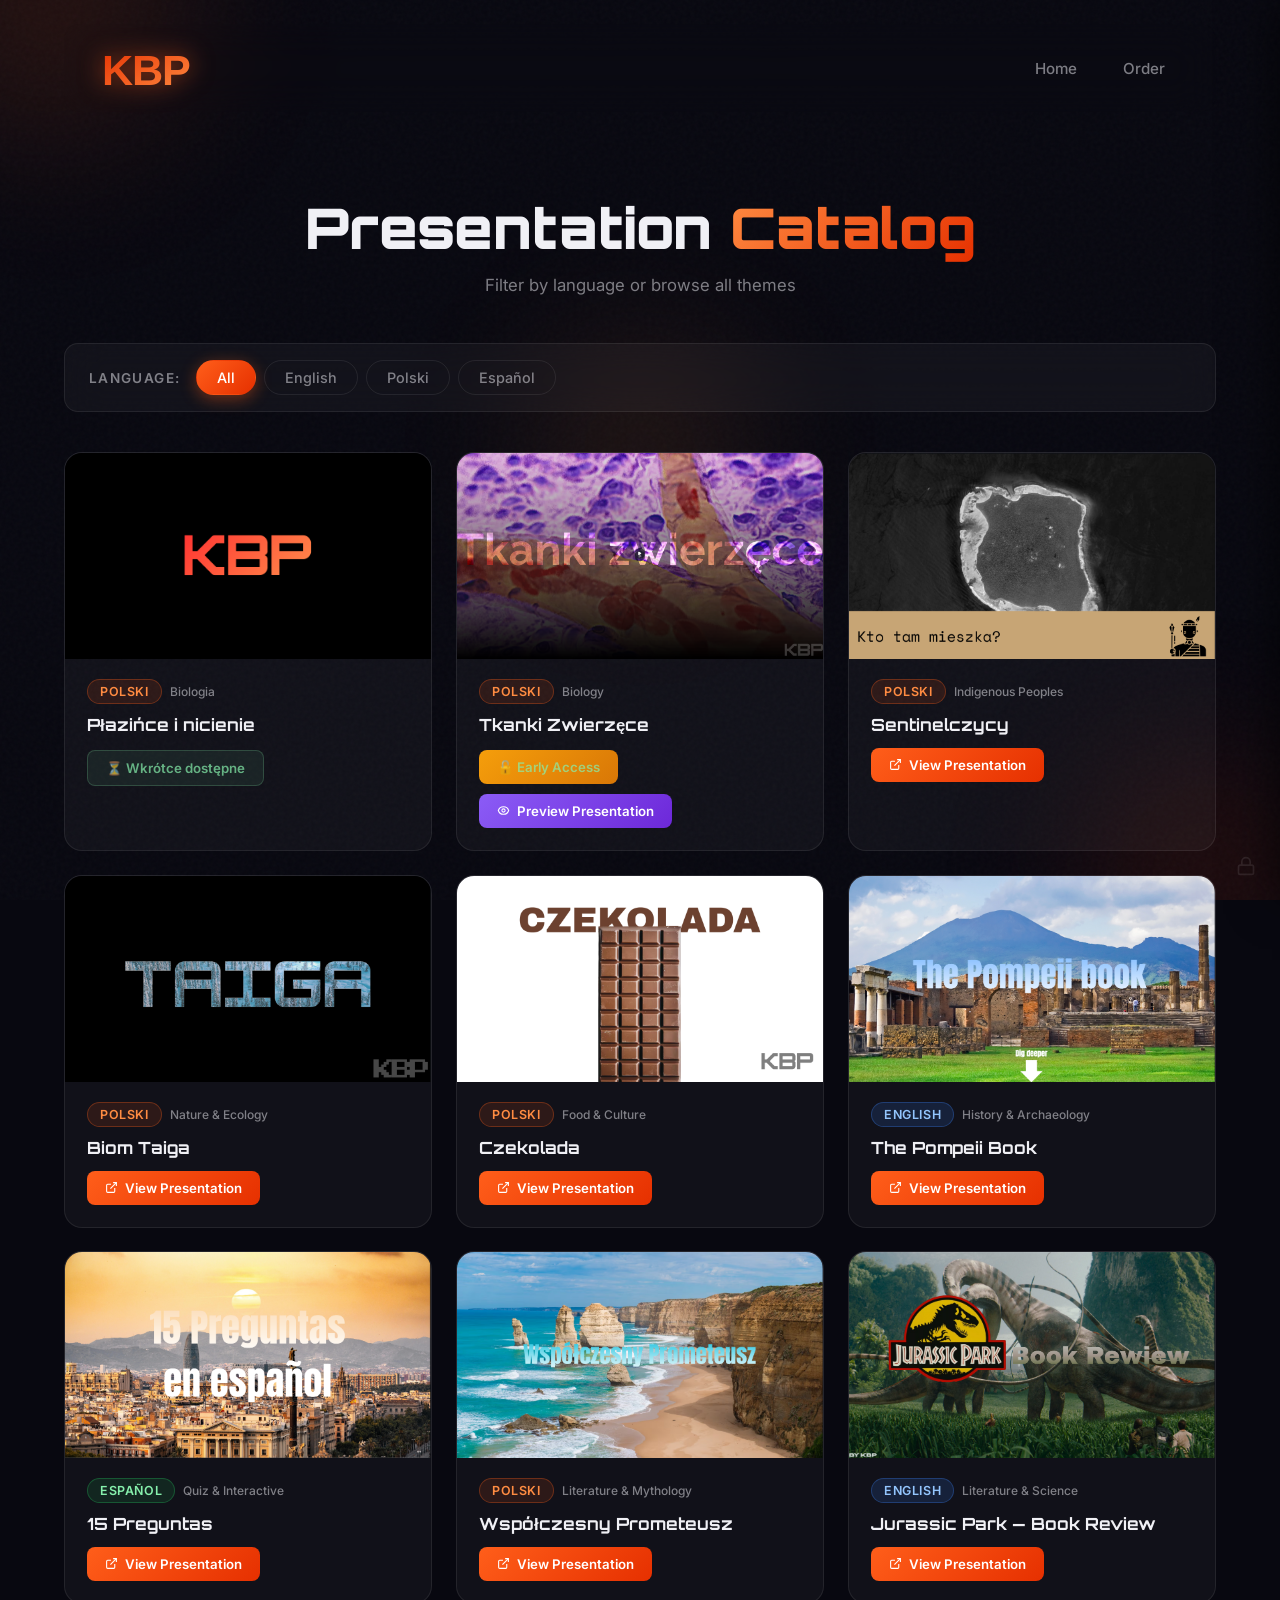
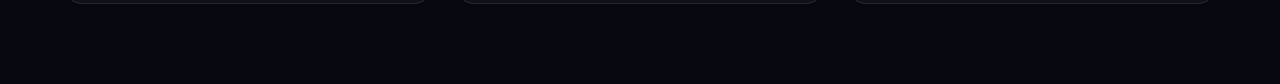
==== commit fce3f4b0: "chore: update catalog via dev tools" ====
--- a/catalog.html
+++ b/catalog.html
@@ -79,7 +79,7 @@
                 
 
 
-            <div class="pres-card glass" data-lang="polski" data-id="custom-1780598717905">
+            <div class="pres-card glass" data-lang="polski" data-id="custom-1780598791401">
         <div class="card-glow"></div>
         <a href="#" target="_blank" class="card-thumb-link">
           <div class="card-thumb">
@@ -105,84 +105,6 @@
             <span class="card-btn coming-soon-btn">⏳ Wkrótce dostępne</span>
           </div>
         </div>
-      </div><div class="pres-card glass" data-lang="polski" data-id="custom-1780596381027">
-        <div class="card-glow"></div>
-        <a href="#" target="_blank" class="card-thumb-link">
-          <div class="card-thumb">
-            <img src="thumbnails/no_thumbnail.jpg" alt="Stawonogi" onerror="this.src='thumbnails/no_thumbnail.jpg'">
-            <div class="thumb-overlay">
-              <span class="thumb-play">
-                <svg viewBox="0 0 24 24" fill="none" stroke="currentColor" stroke-width="2">
-                  <path d="M18 13v6a2 2 0 01-2 2H5a2 2 0 01-2-2V8a2 2 0 012-2h6"></path>
-                  <polyline points="15 3 21 3 21 9"></polyline>
-                  <line x1="10" y1="14" x2="21" y2="3"></line>
-                </svg>
-              </span>
-            </div>
-          </div>
-        </a>
-        <div class="card-body">
-          <div class="card-top">
-            <span class="lang-badge polski">Polski</span>
-            <span class="theme-tag">Biologia</span>
-          </div>
-          <h3 class="card-title">Stawonogi</h3>
-          <div style="display:flex;gap:8px;flex-wrap:wrap;margin-top:2px;">
-            <span class="card-btn coming-soon-btn">⏳ Wkrótce dostępne</span>
-          </div>
-        </div>
-      </div><div class="pres-card glass" data-lang="polski" data-id="custom-1780587856048">
-        <div class="card-glow"></div>
-        <a href="#" target="_blank" class="card-thumb-link">
-          <div class="card-thumb">
-            <img src="thumbnails/no_thumbnail.jpg" alt="Płazińce i nicienie" onerror="this.src='thumbnails/no_thumbnail.jpg'">
-            <div class="thumb-overlay">
-              <span class="thumb-play">
-                <svg viewBox="0 0 24 24" fill="none" stroke="currentColor" stroke-width="2">
-                  <path d="M18 13v6a2 2 0 01-2 2H5a2 2 0 01-2-2V8a2 2 0 012-2h6"></path>
-                  <polyline points="15 3 21 3 21 9"></polyline>
-                  <line x1="10" y1="14" x2="21" y2="3"></line>
-                </svg>
-              </span>
-            </div>
-          </div>
-        </a>
-        <div class="card-body">
-          <div class="card-top">
-            <span class="lang-badge polski">Polski</span>
-            <span class="theme-tag">Biologia</span>
-          </div>
-          <h3 class="card-title">Płazińce i nicienie</h3>
-          <div style="display:flex;gap:8px;flex-wrap:wrap;margin-top:2px;">
-            <span class="card-btn coming-soon-btn">⏳ Wkrótce dostępne</span>
-          </div>
-        </div>
-      </div><div class="pres-card glass" data-lang="polski" data-id="custom-1780587810217">
-        <div class="card-glow"></div>
-        <a href="#" target="_blank" class="card-thumb-link">
-          <div class="card-thumb">
-            <img src="thumbnails/no_thumbnail.jpg" alt="Gąbki i parzydełkowce" onerror="this.src='thumbnails/no_thumbnail.jpg'">
-            <div class="thumb-overlay">
-              <span class="thumb-play">
-                <svg viewBox="0 0 24 24" fill="none" stroke="currentColor" stroke-width="2">
-                  <path d="M18 13v6a2 2 0 01-2 2H5a2 2 0 01-2-2V8a2 2 0 012-2h6"></path>
-                  <polyline points="15 3 21 3 21 9"></polyline>
-                  <line x1="10" y1="14" x2="21" y2="3"></line>
-                </svg>
-              </span>
-            </div>
-          </div>
-        </a>
-        <div class="card-body">
-          <div class="card-top">
-            <span class="lang-badge polski">Polski</span>
-            <span class="theme-tag">Biologia</span>
-          </div>
-          <h3 class="card-title">Gąbki i parzydełkowce</h3>
-          <div style="display:flex;gap:8px;flex-wrap:wrap;margin-top:2px;">
-            <span class="card-btn coming-soon-btn">⏳ Wkrótce dostępne</span>
-          </div>
-        </div>
       </div><div class="pres-card glass coming-soon-card" data-lang="polski" data-id="tkanki">
                     <div class="card-glow"></div>
                     <a href="https://www.canva.com/design/DAHLJnj12Vg/cBDGoIE9Pmr2mizU1TOsCg/edit" target="_blank" class="card-thumb-link">
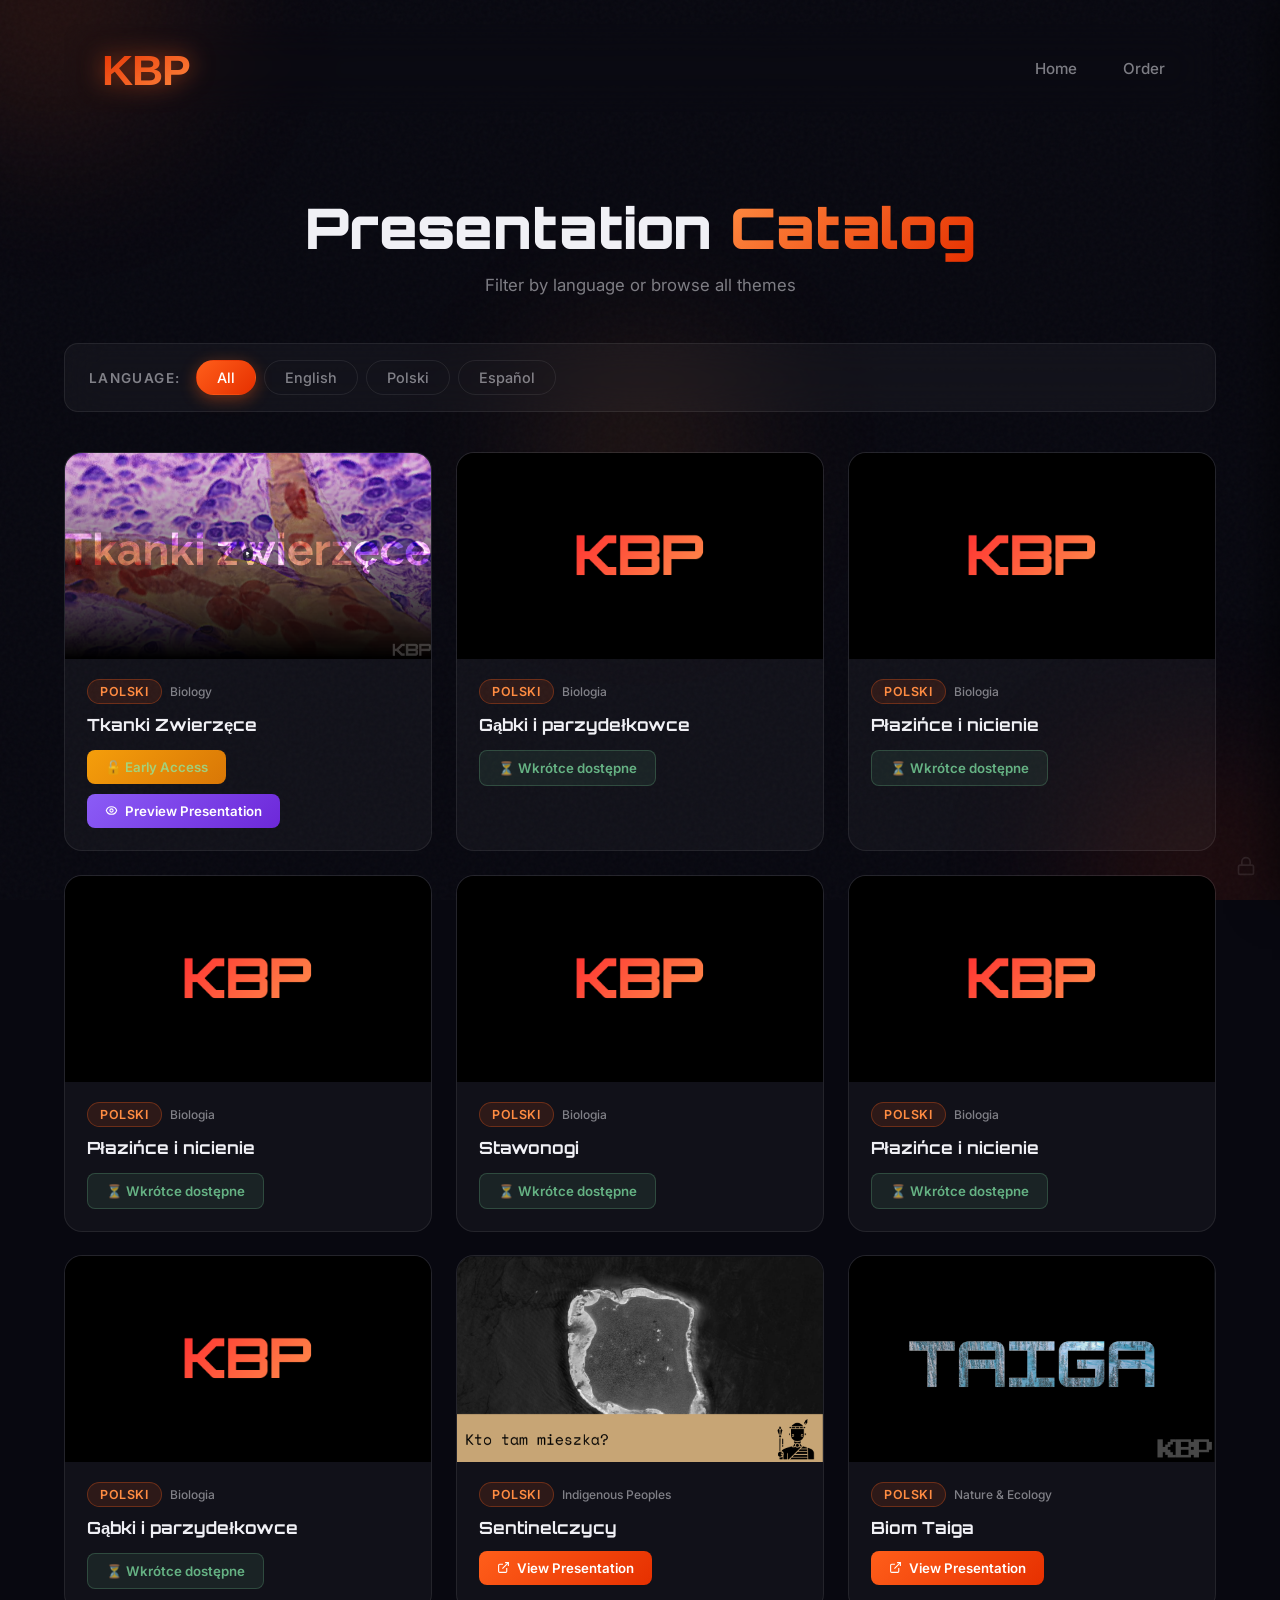
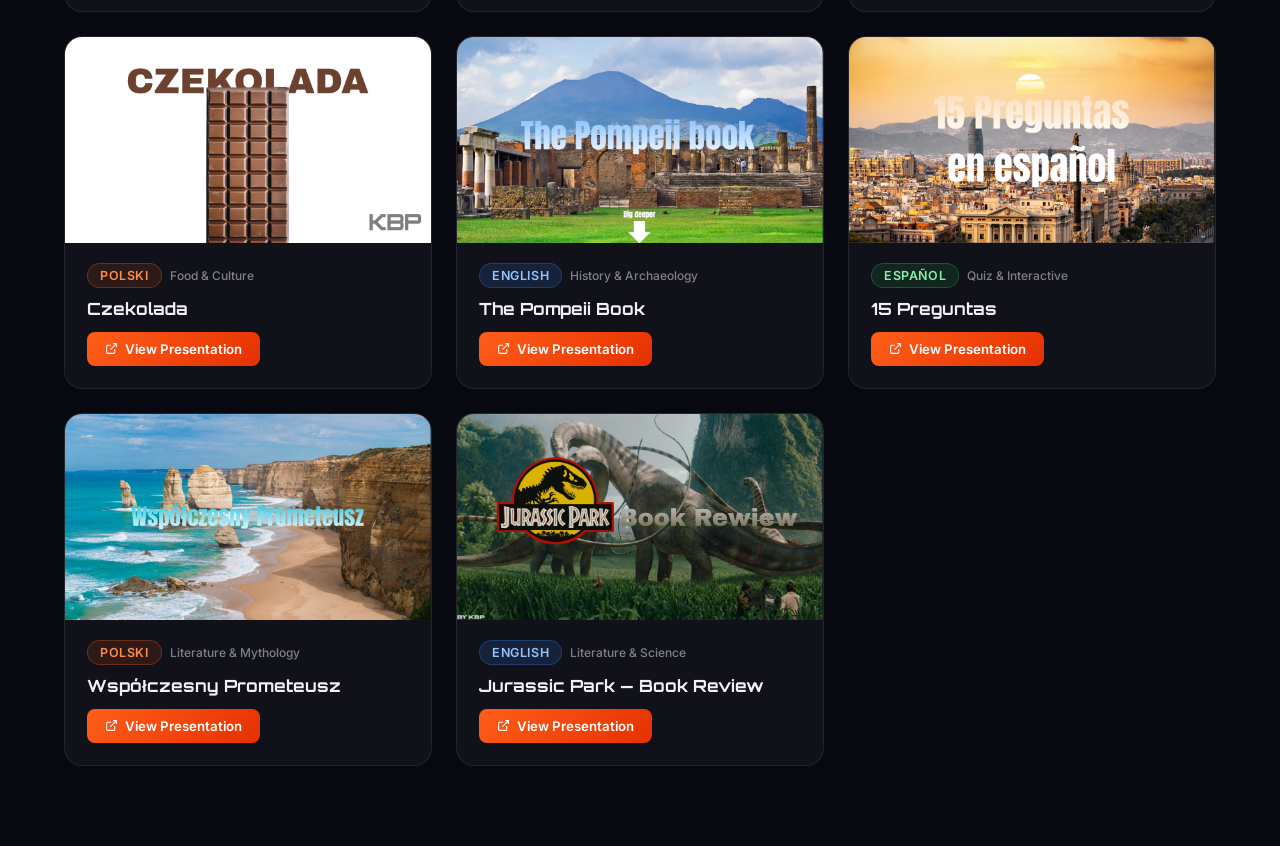
==== commit a6865f70: "chore: update catalog via dev tools" ====
--- a/catalog.html
+++ b/catalog.html
@@ -53,6 +53,8 @@
       
       
       
+      
+      
 
                 <!-- Coming Soon - Tkanki zwierzęce - Polski -->
                 
@@ -79,7 +81,66 @@
                 
 
 
-            <div class="pres-card glass" data-lang="polski" data-id="custom-1780598791401">
+            <div class="pres-card glass coming-soon-card" data-lang="polski" data-id="tkanki">
+                    <div class="card-glow"></div>
+                    <a href="https://www.canva.com/design/DAHLJnj12Vg/cBDGoIE9Pmr2mizU1TOsCg/edit" target="_blank" class="card-thumb-link">
+                        <div class="card-thumb">
+                            <img src="thumbnails/tkanki_zwierzence.jpg" alt="Tkanki Zwierzęce" onerror="this.src='thumbnails/no_thumbnail.jpg'">
+                            <div class="thumb-overlay">
+                                <span class="thumb-play">
+                                    <svg viewBox="0 0 24 24" fill="none" stroke="currentColor" stroke-width="2">
+                                        <path d="M18 13v6a2 2 0 01-2 2H5a2 2 0 01-2-2V8a2 2 0 012-2h6"></path>
+                                        <polyline points="15 3 21 3 21 9"></polyline>
+                                        <line x1="10" y1="14" x2="21" y2="3"></line>
+                                    </svg>
+                                </span>
+                            </div>
+                        </div>
+                    </a>
+                    <div class="card-body">
+                        <div class="card-top">
+                            <span class="lang-badge polski">Polski</span>
+                            <span class="theme-tag">Biology</span>
+                        </div>
+                        <h3 class="card-title">Tkanki Zwierzęce</h3>
+                        <div style="display:flex;gap:8px;flex-wrap:wrap;margin-top:2px;">
+                            <span class="card-btn coming-soon-btn" style="background:linear-gradient(135deg,#f59e0b,#d97706);border:none;cursor:default;">🔓 Early Access</span>
+                            <a href="https://www.canva.com/design/DAHLJnj12Vg/cBDGoIE9Pmr2mizU1TOsCg/edit" target="_blank" class="card-btn" style="background:linear-gradient(135deg,#8b5cf6,#6d28d9);">
+                                <svg viewBox="0 0 24 24" fill="none" stroke="currentColor" stroke-width="2" style="width:13px;height:13px">
+                                    <path d="M15 12a3 3 0 11-6 0 3 3 0 016 0z"></path>
+                                    <path d="M2.458 12C3.732 7.943 7.523 5 12 5c4.478 0 8.268 2.943 9.542 7-1.274 4.057-5.064 7-9.542 7-4.477 0-8.268-2.943-9.542-7z"></path>
+                                </svg>
+                                Preview Presentation
+                            </a>
+                        </div>
+                    </div>
+                </div><div class="pres-card glass" data-lang="polski" data-id="custom-1780598880152">
+        <div class="card-glow"></div>
+        <a href="#" target="_blank" class="card-thumb-link">
+          <div class="card-thumb">
+            <img src="thumbnails/no_thumbnail.jpg" alt="Gąbki i parzydełkowce" onerror="this.src='thumbnails/no_thumbnail.jpg'">
+            <div class="thumb-overlay">
+              <span class="thumb-play">
+                <svg viewBox="0 0 24 24" fill="none" stroke="currentColor" stroke-width="2">
+                  <path d="M18 13v6a2 2 0 01-2 2H5a2 2 0 01-2-2V8a2 2 0 012-2h6"></path>
+                  <polyline points="15 3 21 3 21 9"></polyline>
+                  <line x1="10" y1="14" x2="21" y2="3"></line>
+                </svg>
+              </span>
+            </div>
+          </div>
+        </a>
+        <div class="card-body">
+          <div class="card-top">
+            <span class="lang-badge polski">Polski</span>
+            <span class="theme-tag">Biologia</span>
+          </div>
+          <h3 class="card-title">Gąbki i parzydełkowce</h3>
+          <div style="display:flex;gap:8px;flex-wrap:wrap;margin-top:2px;">
+            <span class="card-btn coming-soon-btn">⏳ Wkrótce dostępne</span>
+          </div>
+        </div>
+      </div><div class="pres-card glass" data-lang="polski" data-id="custom-1780598880151">
         <div class="card-glow"></div>
         <a href="#" target="_blank" class="card-thumb-link">
           <div class="card-thumb">
@@ -105,40 +166,111 @@
             <span class="card-btn coming-soon-btn">⏳ Wkrótce dostępne</span>
           </div>
         </div>
-      </div><div class="pres-card glass coming-soon-card" data-lang="polski" data-id="tkanki">
-                    <div class="card-glow"></div>
-                    <a href="https://www.canva.com/design/DAHLJnj12Vg/cBDGoIE9Pmr2mizU1TOsCg/edit" target="_blank" class="card-thumb-link">
-                        <div class="card-thumb">
-                            <img src="thumbnails/tkanki_zwierzence.jpg" alt="Tkanki Zwierzęce" onerror="this.src='thumbnails/no_thumbnail.jpg'">
-                            <div class="thumb-overlay">
-                                <span class="thumb-play">
-                                    <svg viewBox="0 0 24 24" fill="none" stroke="currentColor" stroke-width="2">
-                                        <path d="M18 13v6a2 2 0 01-2 2H5a2 2 0 01-2-2V8a2 2 0 012-2h6"></path>
-                                        <polyline points="15 3 21 3 21 9"></polyline>
-                                        <line x1="10" y1="14" x2="21" y2="3"></line>
-                                    </svg>
-                                </span>
-                            </div>
-                        </div>
-                    </a>
-                    <div class="card-body">
-                        <div class="card-top">
-                            <span class="lang-badge polski">Polski</span>
-                            <span class="theme-tag">Biology</span>
-                        </div>
-                        <h3 class="card-title">Tkanki Zwierzęce</h3>
-                        <div style="display:flex;gap:8px;flex-wrap:wrap;margin-top:2px;">
-                            <span class="card-btn coming-soon-btn" style="background:linear-gradient(135deg,#f59e0b,#d97706);border:none;cursor:default;">🔓 Early Access</span>
-                            <a href="https://www.canva.com/design/DAHLJnj12Vg/cBDGoIE9Pmr2mizU1TOsCg/edit" target="_blank" class="card-btn" style="background:linear-gradient(135deg,#8b5cf6,#6d28d9);">
-                                <svg viewBox="0 0 24 24" fill="none" stroke="currentColor" stroke-width="2" style="width:13px;height:13px">
-                                    <path d="M15 12a3 3 0 11-6 0 3 3 0 016 0z"></path>
-                                    <path d="M2.458 12C3.732 7.943 7.523 5 12 5c4.478 0 8.268 2.943 9.542 7-1.274 4.057-5.064 7-9.542 7-4.477 0-8.268-2.943-9.542-7z"></path>
-                                </svg>
-                                Preview Presentation
-                            </a>
-                        </div>
-                    </div>
-                </div><div class="pres-card glass" data-lang="polski" data-id="sentinelczycy">
+      </div><div class="pres-card glass" data-lang="polski" data-id="custom-1780598717905">
+        <div class="card-glow"></div>
+        <a href="#" target="_blank" class="card-thumb-link">
+          <div class="card-thumb">
+            <img src="thumbnails/no_thumbnail.jpg" alt="Płazińce i nicienie" onerror="this.src='thumbnails/no_thumbnail.jpg'">
+            <div class="thumb-overlay">
+              <span class="thumb-play">
+                <svg viewBox="0 0 24 24" fill="none" stroke="currentColor" stroke-width="2">
+                  <path d="M18 13v6a2 2 0 01-2 2H5a2 2 0 01-2-2V8a2 2 0 012-2h6"></path>
+                  <polyline points="15 3 21 3 21 9"></polyline>
+                  <line x1="10" y1="14" x2="21" y2="3"></line>
+                </svg>
+              </span>
+            </div>
+          </div>
+        </a>
+        <div class="card-body">
+          <div class="card-top">
+            <span class="lang-badge polski">Polski</span>
+            <span class="theme-tag">Biologia</span>
+          </div>
+          <h3 class="card-title">Płazińce i nicienie</h3>
+          <div style="display:flex;gap:8px;flex-wrap:wrap;margin-top:2px;">
+            <span class="card-btn coming-soon-btn">⏳ Wkrótce dostępne</span>
+          </div>
+        </div>
+      </div><div class="pres-card glass" data-lang="polski" data-id="custom-1780596381027">
+        <div class="card-glow"></div>
+        <a href="#" target="_blank" class="card-thumb-link">
+          <div class="card-thumb">
+            <img src="thumbnails/no_thumbnail.jpg" alt="Stawonogi" onerror="this.src='thumbnails/no_thumbnail.jpg'">
+            <div class="thumb-overlay">
+              <span class="thumb-play">
+                <svg viewBox="0 0 24 24" fill="none" stroke="currentColor" stroke-width="2">
+                  <path d="M18 13v6a2 2 0 01-2 2H5a2 2 0 01-2-2V8a2 2 0 012-2h6"></path>
+                  <polyline points="15 3 21 3 21 9"></polyline>
+                  <line x1="10" y1="14" x2="21" y2="3"></line>
+                </svg>
+              </span>
+            </div>
+          </div>
+        </a>
+        <div class="card-body">
+          <div class="card-top">
+            <span class="lang-badge polski">Polski</span>
+            <span class="theme-tag">Biologia</span>
+          </div>
+          <h3 class="card-title">Stawonogi</h3>
+          <div style="display:flex;gap:8px;flex-wrap:wrap;margin-top:2px;">
+            <span class="card-btn coming-soon-btn">⏳ Wkrótce dostępne</span>
+          </div>
+        </div>
+      </div><div class="pres-card glass" data-lang="polski" data-id="custom-1780587856048">
+        <div class="card-glow"></div>
+        <a href="#" target="_blank" class="card-thumb-link">
+          <div class="card-thumb">
+            <img src="thumbnails/no_thumbnail.jpg" alt="Płazińce i nicienie" onerror="this.src='thumbnails/no_thumbnail.jpg'">
+            <div class="thumb-overlay">
+              <span class="thumb-play">
+                <svg viewBox="0 0 24 24" fill="none" stroke="currentColor" stroke-width="2">
+                  <path d="M18 13v6a2 2 0 01-2 2H5a2 2 0 01-2-2V8a2 2 0 012-2h6"></path>
+                  <polyline points="15 3 21 3 21 9"></polyline>
+                  <line x1="10" y1="14" x2="21" y2="3"></line>
+                </svg>
+              </span>
+            </div>
+          </div>
+        </a>
+        <div class="card-body">
+          <div class="card-top">
+            <span class="lang-badge polski">Polski</span>
+            <span class="theme-tag">Biologia</span>
+          </div>
+          <h3 class="card-title">Płazińce i nicienie</h3>
+          <div style="display:flex;gap:8px;flex-wrap:wrap;margin-top:2px;">
+            <span class="card-btn coming-soon-btn">⏳ Wkrótce dostępne</span>
+          </div>
+        </div>
+      </div><div class="pres-card glass" data-lang="polski" data-id="custom-1780587810217">
+        <div class="card-glow"></div>
+        <a href="#" target="_blank" class="card-thumb-link">
+          <div class="card-thumb">
+            <img src="thumbnails/no_thumbnail.jpg" alt="Gąbki i parzydełkowce" onerror="this.src='thumbnails/no_thumbnail.jpg'">
+            <div class="thumb-overlay">
+              <span class="thumb-play">
+                <svg viewBox="0 0 24 24" fill="none" stroke="currentColor" stroke-width="2">
+                  <path d="M18 13v6a2 2 0 01-2 2H5a2 2 0 01-2-2V8a2 2 0 012-2h6"></path>
+                  <polyline points="15 3 21 3 21 9"></polyline>
+                  <line x1="10" y1="14" x2="21" y2="3"></line>
+                </svg>
+              </span>
+            </div>
+          </div>
+        </a>
+        <div class="card-body">
+          <div class="card-top">
+            <span class="lang-badge polski">Polski</span>
+            <span class="theme-tag">Biologia</span>
+          </div>
+          <h3 class="card-title">Gąbki i parzydełkowce</h3>
+          <div style="display:flex;gap:8px;flex-wrap:wrap;margin-top:2px;">
+            <span class="card-btn coming-soon-btn">⏳ Wkrótce dostępne</span>
+          </div>
+        </div>
+      </div><div class="pres-card glass" data-lang="polski" data-id="sentinelczycy">
                     <div class="card-glow"></div>
                     <a href="https://canva.link/jdr4lco27nu2r5b" target="_blank" class="card-thumb-link">
                         <div class="card-thumb">
@@ -399,7 +531,24 @@
     <!-- Dev panel -->
     
   
+
+    <!-- Toast -->
+    
+
+    <!-- Hidden lock trigger -->
+    
+
+    <!-- Dev mode badge (visible when logged in) -->
+    
+    
+
+    <!-- Auth modal -->
+    
+
+    <!-- Dev panel -->
+    
+  
     <script src="catalog.js"></script>
 
 
-<input type="file" accept="image/*" style="display: none;"><input type="file" accept="image/*" style="display: none;"><input type="file" accept="image/*" style="display: none;"><input type="file" accept="image/*" style="display: none;"><input type="file" accept="image/*" style="display: none;"><input type="file" accept="image/*" style="display: none;"><input type="file" accept="image/*" style="display: none;"><input type="file" accept="image/*" style="display: none;"><input type="file" accept="image/*" style="display: none;"><input type="file" accept="image/*" style="display: none;"><input type="file" accept="image/*" style="display: none;"><input type="file" accept="image/*" style="display: none;"><input type="file" accept="image/*" style="display: none;"><input type="file" accept="image/*" style="display: none;"><input type="file" accept="image/*" style="display: none;"><input type="file" accept="image/*" style="display: none;"><input type="file" accept="image/*" style="display: none;"><input type="file" accept="image/*" style="display: none;"><input type="file" accept="image/*" style="display: none;"><input type="file" accept="image/*" style="display: none;"><input type="file" accept="image/*" style="display: none;"><input type="file" accept="image/*" style="display: none;"><input type="file" accept="image/*" style="display: none;"><input type="file" accept="image/*" style="display: none;"><input type="file" accept="image/*" style="display: none;"><input type="file" accept="image/*" style="display: none;"><input type="file" accept="image/*" style="display: none;"><input type="file" accept="image/*" style="display: none;"><input type="file" accept="image/*" style="display: none;"><input type="file" accept="image/*" style="display: none;"><input type="file" accept="image/*" style="display: none;"><input type="file" accept="image/*" style="display: none;"><input type="file" accept="image/*" style="display: none;"><input type="file" accept="image/*" style="display: none;"><input type="file" accept="image/*" style="display: none;"><input type="file" accept="image/*" style="display: none;"></body></html>+<input type="file" accept="image/*" style="display: none;"><input type="file" accept="image/*" style="display: none;"><input type="file" accept="image/*" style="display: none;"><input type="file" accept="image/*" style="display: none;"><input type="file" accept="image/*" style="display: none;"><input type="file" accept="image/*" style="display: none;"><input type="file" accept="image/*" style="display: none;"><input type="file" accept="image/*" style="display: none;"><input type="file" accept="image/*" style="display: none;"><input type="file" accept="image/*" style="display: none;"><input type="file" accept="image/*" style="display: none;"><input type="file" accept="image/*" style="display: none;"><input type="file" accept="image/*" style="display: none;"><input type="file" accept="image/*" style="display: none;"><input type="file" accept="image/*" style="display: none;"><input type="file" accept="image/*" style="display: none;"><input type="file" accept="image/*" style="display: none;"><input type="file" accept="image/*" style="display: none;"><input type="file" accept="image/*" style="display: none;"><input type="file" accept="image/*" style="display: none;"><input type="file" accept="image/*" style="display: none;"><input type="file" accept="image/*" style="display: none;"><input type="file" accept="image/*" style="display: none;"><input type="file" accept="image/*" style="display: none;"><input type="file" accept="image/*" style="display: none;"><input type="file" accept="image/*" style="display: none;"><input type="file" accept="image/*" style="display: none;"><input type="file" accept="image/*" style="display: none;"><input type="file" accept="image/*" style="display: none;"><input type="file" accept="image/*" style="display: none;"><input type="file" accept="image/*" style="display: none;"><input type="file" accept="image/*" style="display: none;"><input type="file" accept="image/*" style="display: none;"><input type="file" accept="image/*" style="display: none;"><input type="file" accept="image/*" style="display: none;"><input type="file" accept="image/*" style="display: none;"><input type="file" accept="image/*" style="display: none;"><input type="file" accept="image/*" style="display: none;"><input type="file" accept="image/*" style="display: none;"><input type="file" accept="image/*" style="display: none;"><input type="file" accept="image/*" style="display: none;"><input type="file" accept="image/*" style="display: none;"><input type="file" accept="image/*" style="display: none;"><input type="file" accept="image/*" style="display: none;"><input type="file" accept="image/*" style="display: none;"><input type="file" accept="image/*" style="display: none;"><input type="file" accept="image/*" style="display: none;"><input type="file" accept="image/*" style="display: none;"><input type="file" accept="image/*" style="display: none;"><input type="file" accept="image/*" style="display: none;"><input type="file" accept="image/*" style="display: none;"><input type="file" accept="image/*" style="display: none;"><input type="file" accept="image/*" style="display: none;"><input type="file" accept="image/*" style="display: none;"><input type="file" accept="image/*" style="display: none;"><input type="file" accept="image/*" style="display: none;"><input type="file" accept="image/*" style="display: none;"><input type="file" accept="image/*" style="display: none;"><input type="file" accept="image/*" style="display: none;"><input type="file" accept="image/*" style="display: none;"><input type="file" accept="image/*" style="display: none;"><input type="file" accept="image/*" style="display: none;"><input type="file" accept="image/*" style="display: none;"><input type="file" accept="image/*" style="display: none;"></body></html>
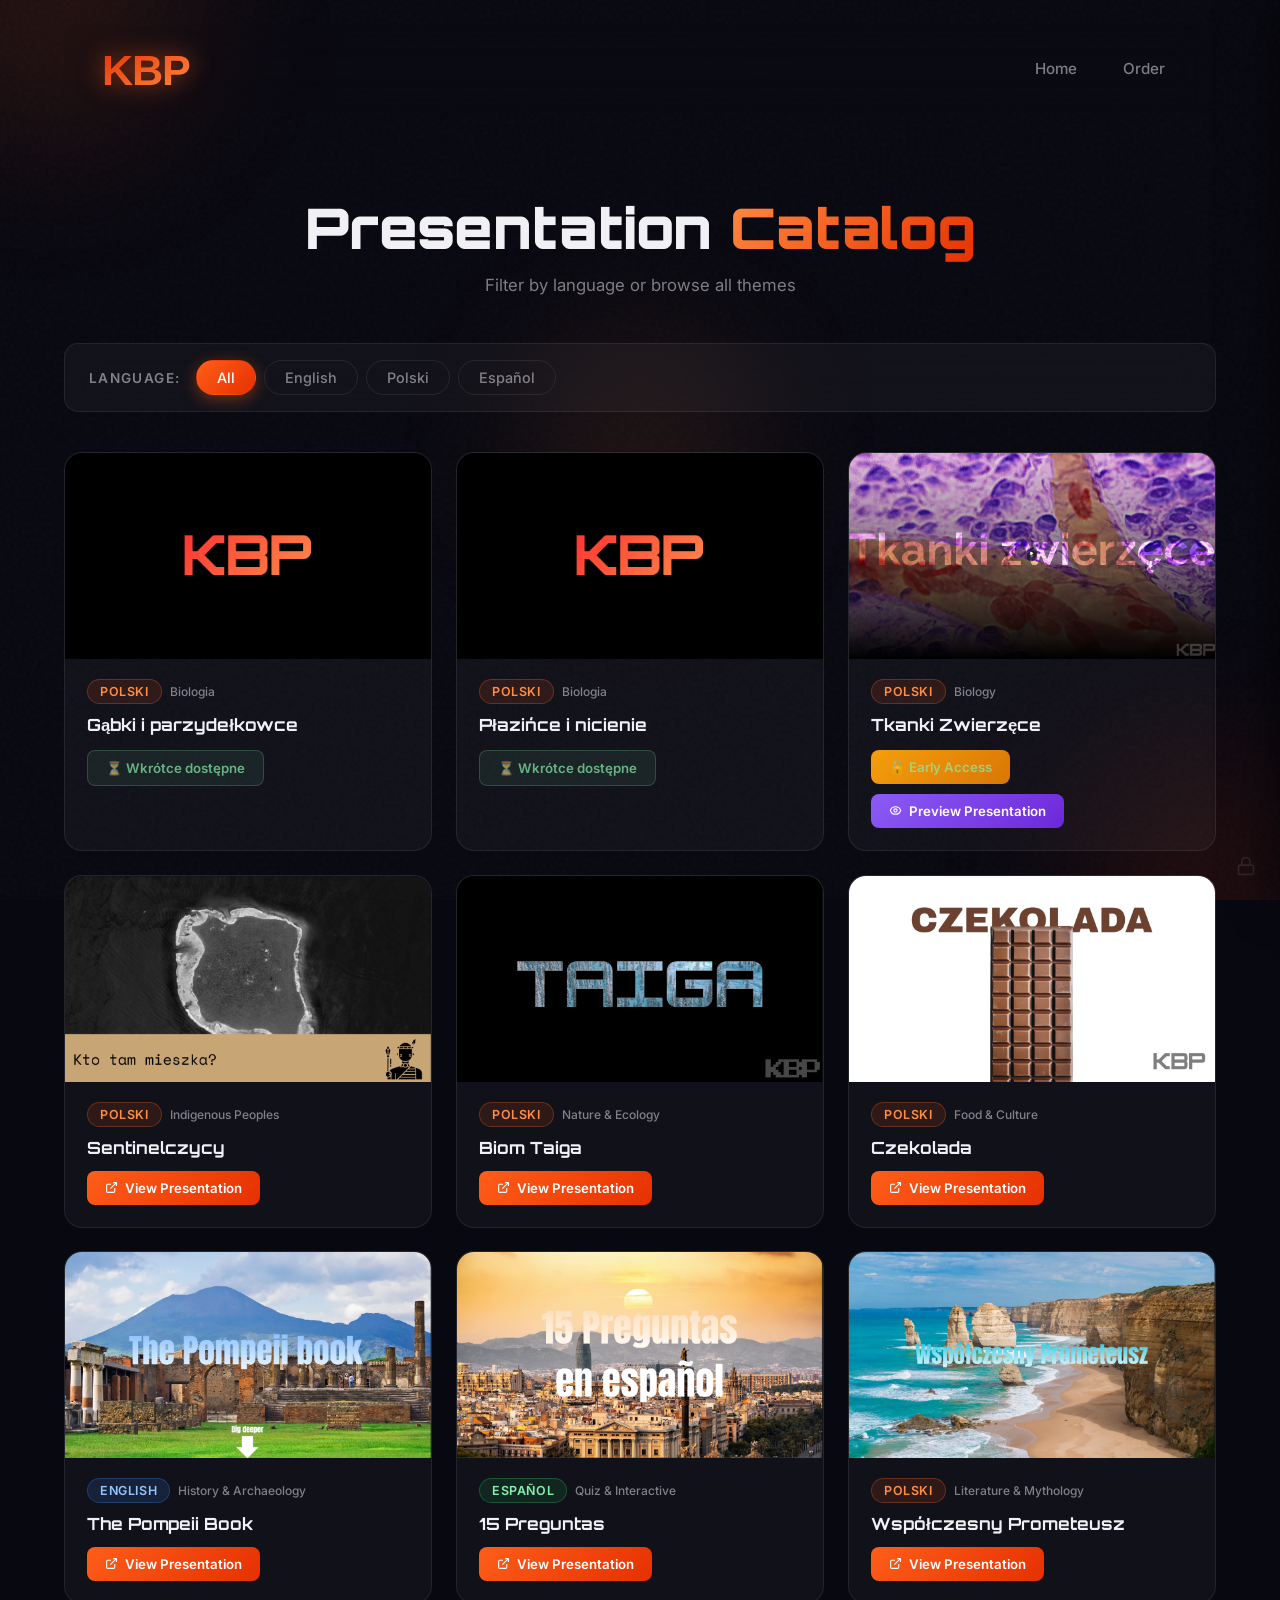
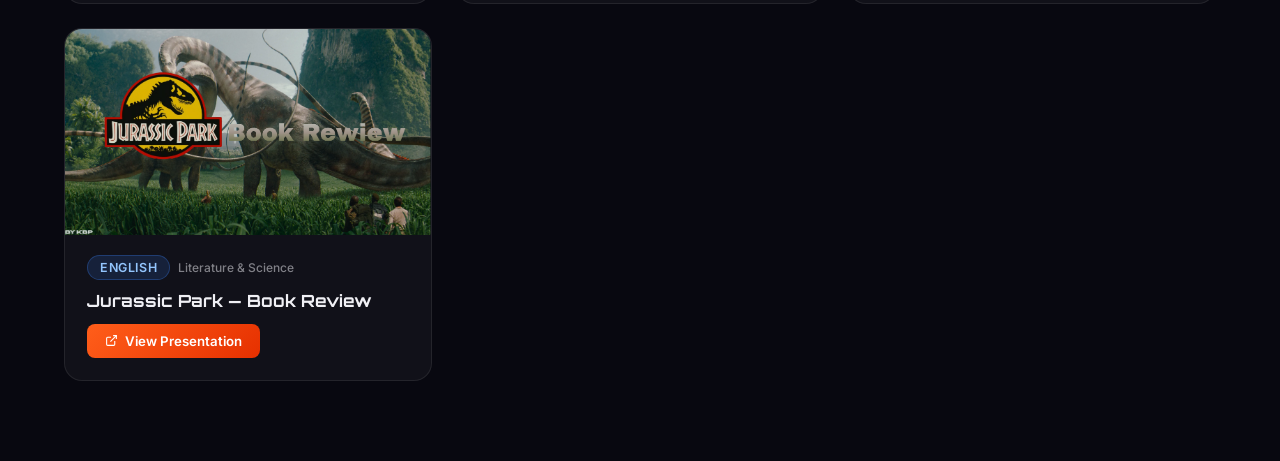
==== commit 28651dc3: "chore: update catalog via dev tools" ====
--- a/catalog.html
+++ b/catalog.html
@@ -55,6 +55,8 @@
       
       
       
+      
+      
 
                 <!-- Coming Soon - Tkanki zwierzęce - Polski -->
                 
@@ -81,40 +83,7 @@
                 
 
 
-            <div class="pres-card glass coming-soon-card" data-lang="polski" data-id="tkanki">
-                    <div class="card-glow"></div>
-                    <a href="https://www.canva.com/design/DAHLJnj12Vg/cBDGoIE9Pmr2mizU1TOsCg/edit" target="_blank" class="card-thumb-link">
-                        <div class="card-thumb">
-                            <img src="thumbnails/tkanki_zwierzence.jpg" alt="Tkanki Zwierzęce" onerror="this.src='thumbnails/no_thumbnail.jpg'">
-                            <div class="thumb-overlay">
-                                <span class="thumb-play">
-                                    <svg viewBox="0 0 24 24" fill="none" stroke="currentColor" stroke-width="2">
-                                        <path d="M18 13v6a2 2 0 01-2 2H5a2 2 0 01-2-2V8a2 2 0 012-2h6"></path>
-                                        <polyline points="15 3 21 3 21 9"></polyline>
-                                        <line x1="10" y1="14" x2="21" y2="3"></line>
-                                    </svg>
-                                </span>
-                            </div>
-                        </div>
-                    </a>
-                    <div class="card-body">
-                        <div class="card-top">
-                            <span class="lang-badge polski">Polski</span>
-                            <span class="theme-tag">Biology</span>
-                        </div>
-                        <h3 class="card-title">Tkanki Zwierzęce</h3>
-                        <div style="display:flex;gap:8px;flex-wrap:wrap;margin-top:2px;">
-                            <span class="card-btn coming-soon-btn" style="background:linear-gradient(135deg,#f59e0b,#d97706);border:none;cursor:default;">🔓 Early Access</span>
-                            <a href="https://www.canva.com/design/DAHLJnj12Vg/cBDGoIE9Pmr2mizU1TOsCg/edit" target="_blank" class="card-btn" style="background:linear-gradient(135deg,#8b5cf6,#6d28d9);">
-                                <svg viewBox="0 0 24 24" fill="none" stroke="currentColor" stroke-width="2" style="width:13px;height:13px">
-                                    <path d="M15 12a3 3 0 11-6 0 3 3 0 016 0z"></path>
-                                    <path d="M2.458 12C3.732 7.943 7.523 5 12 5c4.478 0 8.268 2.943 9.542 7-1.274 4.057-5.064 7-9.542 7-4.477 0-8.268-2.943-9.542-7z"></path>
-                                </svg>
-                                Preview Presentation
-                            </a>
-                        </div>
-                    </div>
-                </div><div class="pres-card glass" data-lang="polski" data-id="custom-1780598880152">
+            <div class="pres-card glass" data-lang="polski" data-id="custom-1780598997970">
         <div class="card-glow"></div>
         <a href="#" target="_blank" class="card-thumb-link">
           <div class="card-thumb">
@@ -140,7 +109,7 @@
             <span class="card-btn coming-soon-btn">⏳ Wkrótce dostępne</span>
           </div>
         </div>
-      </div><div class="pres-card glass" data-lang="polski" data-id="custom-1780598880151">
+      </div><div class="pres-card glass" data-lang="polski" data-id="custom-1780598997969">
         <div class="card-glow"></div>
         <a href="#" target="_blank" class="card-thumb-link">
           <div class="card-thumb">
@@ -166,111 +135,40 @@
             <span class="card-btn coming-soon-btn">⏳ Wkrótce dostępne</span>
           </div>
         </div>
-      </div><div class="pres-card glass" data-lang="polski" data-id="custom-1780598717905">
-        <div class="card-glow"></div>
-        <a href="#" target="_blank" class="card-thumb-link">
-          <div class="card-thumb">
-            <img src="thumbnails/no_thumbnail.jpg" alt="Płazińce i nicienie" onerror="this.src='thumbnails/no_thumbnail.jpg'">
-            <div class="thumb-overlay">
-              <span class="thumb-play">
-                <svg viewBox="0 0 24 24" fill="none" stroke="currentColor" stroke-width="2">
-                  <path d="M18 13v6a2 2 0 01-2 2H5a2 2 0 01-2-2V8a2 2 0 012-2h6"></path>
-                  <polyline points="15 3 21 3 21 9"></polyline>
-                  <line x1="10" y1="14" x2="21" y2="3"></line>
-                </svg>
-              </span>
-            </div>
-          </div>
-        </a>
-        <div class="card-body">
-          <div class="card-top">
-            <span class="lang-badge polski">Polski</span>
-            <span class="theme-tag">Biologia</span>
-          </div>
-          <h3 class="card-title">Płazińce i nicienie</h3>
-          <div style="display:flex;gap:8px;flex-wrap:wrap;margin-top:2px;">
-            <span class="card-btn coming-soon-btn">⏳ Wkrótce dostępne</span>
-          </div>
-        </div>
-      </div><div class="pres-card glass" data-lang="polski" data-id="custom-1780596381027">
-        <div class="card-glow"></div>
-        <a href="#" target="_blank" class="card-thumb-link">
-          <div class="card-thumb">
-            <img src="thumbnails/no_thumbnail.jpg" alt="Stawonogi" onerror="this.src='thumbnails/no_thumbnail.jpg'">
-            <div class="thumb-overlay">
-              <span class="thumb-play">
-                <svg viewBox="0 0 24 24" fill="none" stroke="currentColor" stroke-width="2">
-                  <path d="M18 13v6a2 2 0 01-2 2H5a2 2 0 01-2-2V8a2 2 0 012-2h6"></path>
-                  <polyline points="15 3 21 3 21 9"></polyline>
-                  <line x1="10" y1="14" x2="21" y2="3"></line>
-                </svg>
-              </span>
-            </div>
-          </div>
-        </a>
-        <div class="card-body">
-          <div class="card-top">
-            <span class="lang-badge polski">Polski</span>
-            <span class="theme-tag">Biologia</span>
-          </div>
-          <h3 class="card-title">Stawonogi</h3>
-          <div style="display:flex;gap:8px;flex-wrap:wrap;margin-top:2px;">
-            <span class="card-btn coming-soon-btn">⏳ Wkrótce dostępne</span>
-          </div>
-        </div>
-      </div><div class="pres-card glass" data-lang="polski" data-id="custom-1780587856048">
-        <div class="card-glow"></div>
-        <a href="#" target="_blank" class="card-thumb-link">
-          <div class="card-thumb">
-            <img src="thumbnails/no_thumbnail.jpg" alt="Płazińce i nicienie" onerror="this.src='thumbnails/no_thumbnail.jpg'">
-            <div class="thumb-overlay">
-              <span class="thumb-play">
-                <svg viewBox="0 0 24 24" fill="none" stroke="currentColor" stroke-width="2">
-                  <path d="M18 13v6a2 2 0 01-2 2H5a2 2 0 01-2-2V8a2 2 0 012-2h6"></path>
-                  <polyline points="15 3 21 3 21 9"></polyline>
-                  <line x1="10" y1="14" x2="21" y2="3"></line>
-                </svg>
-              </span>
-            </div>
-          </div>
-        </a>
-        <div class="card-body">
-          <div class="card-top">
-            <span class="lang-badge polski">Polski</span>
-            <span class="theme-tag">Biologia</span>
-          </div>
-          <h3 class="card-title">Płazińce i nicienie</h3>
-          <div style="display:flex;gap:8px;flex-wrap:wrap;margin-top:2px;">
-            <span class="card-btn coming-soon-btn">⏳ Wkrótce dostępne</span>
-          </div>
-        </div>
-      </div><div class="pres-card glass" data-lang="polski" data-id="custom-1780587810217">
-        <div class="card-glow"></div>
-        <a href="#" target="_blank" class="card-thumb-link">
-          <div class="card-thumb">
-            <img src="thumbnails/no_thumbnail.jpg" alt="Gąbki i parzydełkowce" onerror="this.src='thumbnails/no_thumbnail.jpg'">
-            <div class="thumb-overlay">
-              <span class="thumb-play">
-                <svg viewBox="0 0 24 24" fill="none" stroke="currentColor" stroke-width="2">
-                  <path d="M18 13v6a2 2 0 01-2 2H5a2 2 0 01-2-2V8a2 2 0 012-2h6"></path>
-                  <polyline points="15 3 21 3 21 9"></polyline>
-                  <line x1="10" y1="14" x2="21" y2="3"></line>
-                </svg>
-              </span>
-            </div>
-          </div>
-        </a>
-        <div class="card-body">
-          <div class="card-top">
-            <span class="lang-badge polski">Polski</span>
-            <span class="theme-tag">Biologia</span>
-          </div>
-          <h3 class="card-title">Gąbki i parzydełkowce</h3>
-          <div style="display:flex;gap:8px;flex-wrap:wrap;margin-top:2px;">
-            <span class="card-btn coming-soon-btn">⏳ Wkrótce dostępne</span>
-          </div>
-        </div>
-      </div><div class="pres-card glass" data-lang="polski" data-id="sentinelczycy">
+      </div><div class="pres-card glass coming-soon-card" data-lang="polski" data-id="tkanki">
+                    <div class="card-glow"></div>
+                    <a href="https://www.canva.com/design/DAHLJnj12Vg/cBDGoIE9Pmr2mizU1TOsCg/edit" target="_blank" class="card-thumb-link">
+                        <div class="card-thumb">
+                            <img src="thumbnails/tkanki_zwierzence.jpg" alt="Tkanki Zwierzęce" onerror="this.src='thumbnails/no_thumbnail.jpg'">
+                            <div class="thumb-overlay">
+                                <span class="thumb-play">
+                                    <svg viewBox="0 0 24 24" fill="none" stroke="currentColor" stroke-width="2">
+                                        <path d="M18 13v6a2 2 0 01-2 2H5a2 2 0 01-2-2V8a2 2 0 012-2h6"></path>
+                                        <polyline points="15 3 21 3 21 9"></polyline>
+                                        <line x1="10" y1="14" x2="21" y2="3"></line>
+                                    </svg>
+                                </span>
+                            </div>
+                        </div>
+                    </a>
+                    <div class="card-body">
+                        <div class="card-top">
+                            <span class="lang-badge polski">Polski</span>
+                            <span class="theme-tag">Biology</span>
+                        </div>
+                        <h3 class="card-title">Tkanki Zwierzęce</h3>
+                        <div style="display:flex;gap:8px;flex-wrap:wrap;margin-top:2px;">
+                            <span class="card-btn coming-soon-btn" style="background:linear-gradient(135deg,#f59e0b,#d97706);border:none;cursor:default;">🔓 Early Access</span>
+                            <a href="https://www.canva.com/design/DAHLJnj12Vg/cBDGoIE9Pmr2mizU1TOsCg/edit" target="_blank" class="card-btn" style="background:linear-gradient(135deg,#8b5cf6,#6d28d9);">
+                                <svg viewBox="0 0 24 24" fill="none" stroke="currentColor" stroke-width="2" style="width:13px;height:13px">
+                                    <path d="M15 12a3 3 0 11-6 0 3 3 0 016 0z"></path>
+                                    <path d="M2.458 12C3.732 7.943 7.523 5 12 5c4.478 0 8.268 2.943 9.542 7-1.274 4.057-5.064 7-9.542 7-4.477 0-8.268-2.943-9.542-7z"></path>
+                                </svg>
+                                Preview Presentation
+                            </a>
+                        </div>
+                    </div>
+                </div><div class="pres-card glass" data-lang="polski" data-id="sentinelczycy">
                     <div class="card-glow"></div>
                     <a href="https://canva.link/jdr4lco27nu2r5b" target="_blank" class="card-thumb-link">
                         <div class="card-thumb">
@@ -548,7 +446,24 @@
     <!-- Dev panel -->
     
   
+
+    <!-- Toast -->
+    
+
+    <!-- Hidden lock trigger -->
+    
+
+    <!-- Dev mode badge (visible when logged in) -->
+    
+    
+
+    <!-- Auth modal -->
+    
+
+    <!-- Dev panel -->
+    
+  
     <script src="catalog.js"></script>
 
 
-<input type="file" accept="image/*" style="display: none;"><input type="file" accept="image/*" style="display: none;"><input type="file" accept="image/*" style="display: none;"><input type="file" accept="image/*" style="display: none;"><input type="file" accept="image/*" style="display: none;"><input type="file" accept="image/*" style="display: none;"><input type="file" accept="image/*" style="display: none;"><input type="file" accept="image/*" style="display: none;"><input type="file" accept="image/*" style="display: none;"><input type="file" accept="image/*" style="display: none;"><input type="file" accept="image/*" style="display: none;"><input type="file" accept="image/*" style="display: none;"><input type="file" accept="image/*" style="display: none;"><input type="file" accept="image/*" style="display: none;"><input type="file" accept="image/*" style="display: none;"><input type="file" accept="image/*" style="display: none;"><input type="file" accept="image/*" style="display: none;"><input type="file" accept="image/*" style="display: none;"><input type="file" accept="image/*" style="display: none;"><input type="file" accept="image/*" style="display: none;"><input type="file" accept="image/*" style="display: none;"><input type="file" accept="image/*" style="display: none;"><input type="file" accept="image/*" style="display: none;"><input type="file" accept="image/*" style="display: none;"><input type="file" accept="image/*" style="display: none;"><input type="file" accept="image/*" style="display: none;"><input type="file" accept="image/*" style="display: none;"><input type="file" accept="image/*" style="display: none;"><input type="file" accept="image/*" style="display: none;"><input type="file" accept="image/*" style="display: none;"><input type="file" accept="image/*" style="display: none;"><input type="file" accept="image/*" style="display: none;"><input type="file" accept="image/*" style="display: none;"><input type="file" accept="image/*" style="display: none;"><input type="file" accept="image/*" style="display: none;"><input type="file" accept="image/*" style="display: none;"><input type="file" accept="image/*" style="display: none;"><input type="file" accept="image/*" style="display: none;"><input type="file" accept="image/*" style="display: none;"><input type="file" accept="image/*" style="display: none;"><input type="file" accept="image/*" style="display: none;"><input type="file" accept="image/*" style="display: none;"><input type="file" accept="image/*" style="display: none;"><input type="file" accept="image/*" style="display: none;"><input type="file" accept="image/*" style="display: none;"><input type="file" accept="image/*" style="display: none;"><input type="file" accept="image/*" style="display: none;"><input type="file" accept="image/*" style="display: none;"><input type="file" accept="image/*" style="display: none;"><input type="file" accept="image/*" style="display: none;"><input type="file" accept="image/*" style="display: none;"><input type="file" accept="image/*" style="display: none;"><input type="file" accept="image/*" style="display: none;"><input type="file" accept="image/*" style="display: none;"><input type="file" accept="image/*" style="display: none;"><input type="file" accept="image/*" style="display: none;"><input type="file" accept="image/*" style="display: none;"><input type="file" accept="image/*" style="display: none;"><input type="file" accept="image/*" style="display: none;"><input type="file" accept="image/*" style="display: none;"><input type="file" accept="image/*" style="display: none;"><input type="file" accept="image/*" style="display: none;"><input type="file" accept="image/*" style="display: none;"><input type="file" accept="image/*" style="display: none;"></body></html>+<input type="file" accept="image/*" style="display: none;"><input type="file" accept="image/*" style="display: none;"><input type="file" accept="image/*" style="display: none;"><input type="file" accept="image/*" style="display: none;"><input type="file" accept="image/*" style="display: none;"><input type="file" accept="image/*" style="display: none;"><input type="file" accept="image/*" style="display: none;"><input type="file" accept="image/*" style="display: none;"><input type="file" accept="image/*" style="display: none;"><input type="file" accept="image/*" style="display: none;"><input type="file" accept="image/*" style="display: none;"><input type="file" accept="image/*" style="display: none;"><input type="file" accept="image/*" style="display: none;"><input type="file" accept="image/*" style="display: none;"><input type="file" accept="image/*" style="display: none;"><input type="file" accept="image/*" style="display: none;"><input type="file" accept="image/*" style="display: none;"><input type="file" accept="image/*" style="display: none;"><input type="file" accept="image/*" style="display: none;"><input type="file" accept="image/*" style="display: none;"><input type="file" accept="image/*" style="display: none;"><input type="file" accept="image/*" style="display: none;"><input type="file" accept="image/*" style="display: none;"><input type="file" accept="image/*" style="display: none;"><input type="file" accept="image/*" style="display: none;"><input type="file" accept="image/*" style="display: none;"><input type="file" accept="image/*" style="display: none;"><input type="file" accept="image/*" style="display: none;"><input type="file" accept="image/*" style="display: none;"><input type="file" accept="image/*" style="display: none;"><input type="file" accept="image/*" style="display: none;"><input type="file" accept="image/*" style="display: none;"><input type="file" accept="image/*" style="display: none;"><input type="file" accept="image/*" style="display: none;"><input type="file" accept="image/*" style="display: none;"><input type="file" accept="image/*" style="display: none;"><input type="file" accept="image/*" style="display: none;"><input type="file" accept="image/*" style="display: none;"><input type="file" accept="image/*" style="display: none;"><input type="file" accept="image/*" style="display: none;"><input type="file" accept="image/*" style="display: none;"><input type="file" accept="image/*" style="display: none;"><input type="file" accept="image/*" style="display: none;"><input type="file" accept="image/*" style="display: none;"><input type="file" accept="image/*" style="display: none;"><input type="file" accept="image/*" style="display: none;"><input type="file" accept="image/*" style="display: none;"><input type="file" accept="image/*" style="display: none;"><input type="file" accept="image/*" style="display: none;"><input type="file" accept="image/*" style="display: none;"><input type="file" accept="image/*" style="display: none;"><input type="file" accept="image/*" style="display: none;"><input type="file" accept="image/*" style="display: none;"><input type="file" accept="image/*" style="display: none;"><input type="file" accept="image/*" style="display: none;"><input type="file" accept="image/*" style="display: none;"><input type="file" accept="image/*" style="display: none;"><input type="file" accept="image/*" style="display: none;"><input type="file" accept="image/*" style="display: none;"><input type="file" accept="image/*" style="display: none;"><input type="file" accept="image/*" style="display: none;"><input type="file" accept="image/*" style="display: none;"><input type="file" accept="image/*" style="display: none;"><input type="file" accept="image/*" style="display: none;"><input type="file" accept="image/*" style="display: none;"><input type="file" accept="image/*" style="display: none;"><input type="file" accept="image/*" style="display: none;"><input type="file" accept="image/*" style="display: none;"><input type="file" accept="image/*" style="display: none;"><input type="file" accept="image/*" style="display: none;"><input type="file" accept="image/*" style="display: none;"><input type="file" accept="image/*" style="display: none;"><input type="file" accept="image/*" style="display: none;"><input type="file" accept="image/*" style="display: none;"><input type="file" accept="image/*" style="display: none;"><input type="file" accept="image/*" style="display: none;"><input type="file" accept="image/*" style="display: none;"><input type="file" accept="image/*" style="display: none;"><input type="file" accept="image/*" style="display: none;"><input type="file" accept="image/*" style="display: none;"><input type="file" accept="image/*" style="display: none;"><input type="file" accept="image/*" style="display: none;"><input type="file" accept="image/*" style="display: none;"><input type="file" accept="image/*" style="display: none;"><input type="file" accept="image/*" style="display: none;"><input type="file" accept="image/*" style="display: none;"><input type="file" accept="image/*" style="display: none;"><input type="file" accept="image/*" style="display: none;"><input type="file" accept="image/*" style="display: none;"><input type="file" accept="image/*" style="display: none;"><input type="file" accept="image/*" style="display: none;"><input type="file" accept="image/*" style="display: none;"><input type="file" accept="image/*" style="display: none;"><input type="file" accept="image/*" style="display: none;"><input type="file" accept="image/*" style="display: none;"><input type="file" accept="image/*" style="display: none;"></body></html>
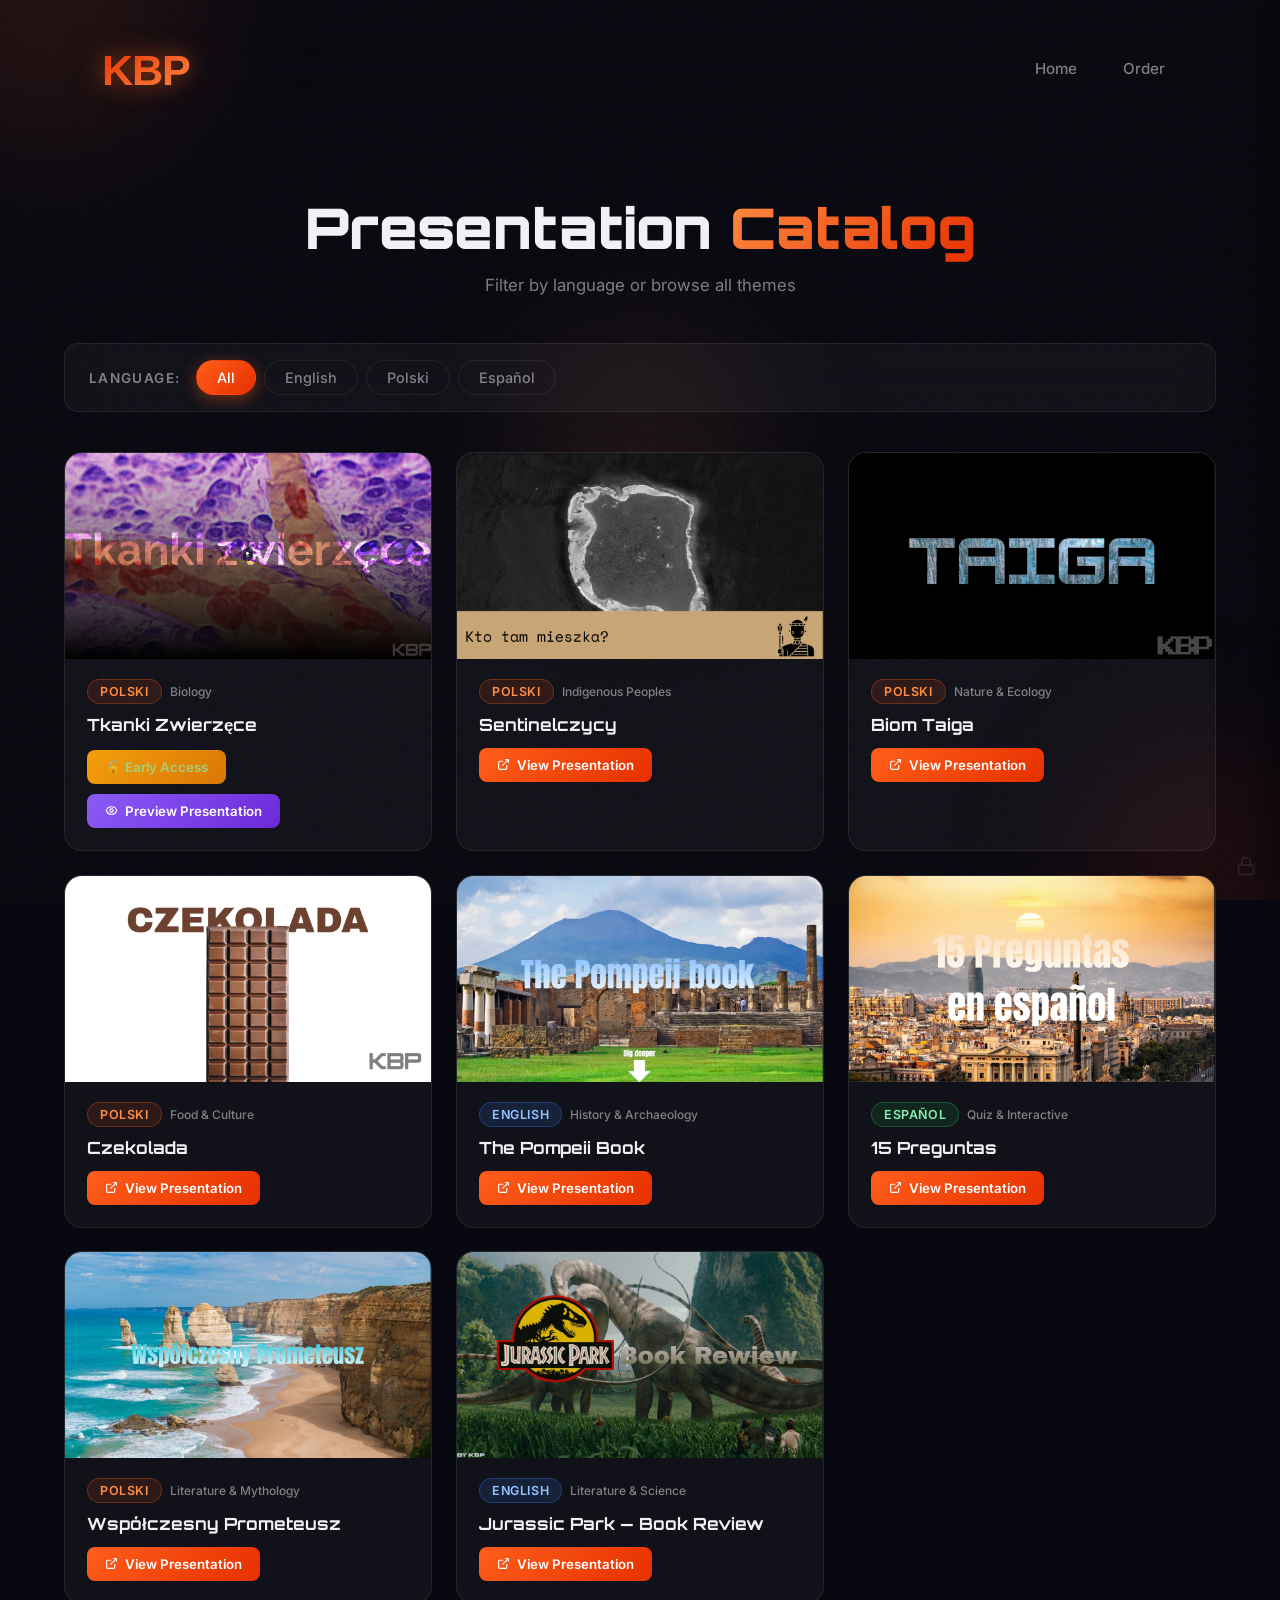
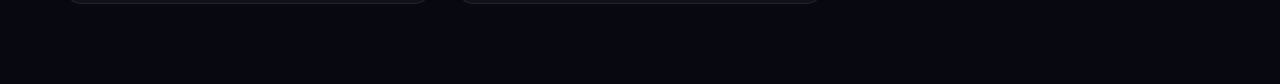
==== commit 18303657: "chore: update catalog via dev tools" ====
--- a/catalog.html
+++ b/catalog.html
@@ -57,6 +57,9 @@
       
       
       
+      
+      
+      
 
                 <!-- Coming Soon - Tkanki zwierzęce - Polski -->
                 
@@ -83,59 +86,7 @@
                 
 
 
-            <div class="pres-card glass" data-lang="polski" data-id="custom-1780598997970">
-        <div class="card-glow"></div>
-        <a href="#" target="_blank" class="card-thumb-link">
-          <div class="card-thumb">
-            <img src="thumbnails/no_thumbnail.jpg" alt="Gąbki i parzydełkowce" onerror="this.src='thumbnails/no_thumbnail.jpg'">
-            <div class="thumb-overlay">
-              <span class="thumb-play">
-                <svg viewBox="0 0 24 24" fill="none" stroke="currentColor" stroke-width="2">
-                  <path d="M18 13v6a2 2 0 01-2 2H5a2 2 0 01-2-2V8a2 2 0 012-2h6"></path>
-                  <polyline points="15 3 21 3 21 9"></polyline>
-                  <line x1="10" y1="14" x2="21" y2="3"></line>
-                </svg>
-              </span>
-            </div>
-          </div>
-        </a>
-        <div class="card-body">
-          <div class="card-top">
-            <span class="lang-badge polski">Polski</span>
-            <span class="theme-tag">Biologia</span>
-          </div>
-          <h3 class="card-title">Gąbki i parzydełkowce</h3>
-          <div style="display:flex;gap:8px;flex-wrap:wrap;margin-top:2px;">
-            <span class="card-btn coming-soon-btn">⏳ Wkrótce dostępne</span>
-          </div>
-        </div>
-      </div><div class="pres-card glass" data-lang="polski" data-id="custom-1780598997969">
-        <div class="card-glow"></div>
-        <a href="#" target="_blank" class="card-thumb-link">
-          <div class="card-thumb">
-            <img src="thumbnails/no_thumbnail.jpg" alt="Płazińce i nicienie" onerror="this.src='thumbnails/no_thumbnail.jpg'">
-            <div class="thumb-overlay">
-              <span class="thumb-play">
-                <svg viewBox="0 0 24 24" fill="none" stroke="currentColor" stroke-width="2">
-                  <path d="M18 13v6a2 2 0 01-2 2H5a2 2 0 01-2-2V8a2 2 0 012-2h6"></path>
-                  <polyline points="15 3 21 3 21 9"></polyline>
-                  <line x1="10" y1="14" x2="21" y2="3"></line>
-                </svg>
-              </span>
-            </div>
-          </div>
-        </a>
-        <div class="card-body">
-          <div class="card-top">
-            <span class="lang-badge polski">Polski</span>
-            <span class="theme-tag">Biologia</span>
-          </div>
-          <h3 class="card-title">Płazińce i nicienie</h3>
-          <div style="display:flex;gap:8px;flex-wrap:wrap;margin-top:2px;">
-            <span class="card-btn coming-soon-btn">⏳ Wkrótce dostępne</span>
-          </div>
-        </div>
-      </div><div class="pres-card glass coming-soon-card" data-lang="polski" data-id="tkanki">
+            <div class="pres-card glass coming-soon-card" data-lang="polski" data-id="tkanki">
                     <div class="card-glow"></div>
                     <a href="https://www.canva.com/design/DAHLJnj12Vg/cBDGoIE9Pmr2mizU1TOsCg/edit" target="_blank" class="card-thumb-link">
                         <div class="card-thumb">
@@ -463,7 +414,41 @@
     <!-- Dev panel -->
     
   
+
+    <!-- Toast -->
+    
+
+    <!-- Hidden lock trigger -->
+    
+
+    <!-- Dev mode badge (visible when logged in) -->
+    
+    
+
+    <!-- Auth modal -->
+    
+
+    <!-- Dev panel -->
+    
+  
+
+    <!-- Toast -->
+    
+
+    <!-- Hidden lock trigger -->
+    
+
+    <!-- Dev mode badge (visible when logged in) -->
+    
+    
+
+    <!-- Auth modal -->
+    
+
+    <!-- Dev panel -->
+    
+  
     <script src="catalog.js"></script>
 
 
-<input type="file" accept="image/*" style="display: none;"><input type="file" accept="image/*" style="display: none;"><input type="file" accept="image/*" style="display: none;"><input type="file" accept="image/*" style="display: none;"><input type="file" accept="image/*" style="display: none;"><input type="file" accept="image/*" style="display: none;"><input type="file" accept="image/*" style="display: none;"><input type="file" accept="image/*" style="display: none;"><input type="file" accept="image/*" style="display: none;"><input type="file" accept="image/*" style="display: none;"><input type="file" accept="image/*" style="display: none;"><input type="file" accept="image/*" style="display: none;"><input type="file" accept="image/*" style="display: none;"><input type="file" accept="image/*" style="display: none;"><input type="file" accept="image/*" style="display: none;"><input type="file" accept="image/*" style="display: none;"><input type="file" accept="image/*" style="display: none;"><input type="file" accept="image/*" style="display: none;"><input type="file" accept="image/*" style="display: none;"><input type="file" accept="image/*" style="display: none;"><input type="file" accept="image/*" style="display: none;"><input type="file" accept="image/*" style="display: none;"><input type="file" accept="image/*" style="display: none;"><input type="file" accept="image/*" style="display: none;"><input type="file" accept="image/*" style="display: none;"><input type="file" accept="image/*" style="display: none;"><input type="file" accept="image/*" style="display: none;"><input type="file" accept="image/*" style="display: none;"><input type="file" accept="image/*" style="display: none;"><input type="file" accept="image/*" style="display: none;"><input type="file" accept="image/*" style="display: none;"><input type="file" accept="image/*" style="display: none;"><input type="file" accept="image/*" style="display: none;"><input type="file" accept="image/*" style="display: none;"><input type="file" accept="image/*" style="display: none;"><input type="file" accept="image/*" style="display: none;"><input type="file" accept="image/*" style="display: none;"><input type="file" accept="image/*" style="display: none;"><input type="file" accept="image/*" style="display: none;"><input type="file" accept="image/*" style="display: none;"><input type="file" accept="image/*" style="display: none;"><input type="file" accept="image/*" style="display: none;"><input type="file" accept="image/*" style="display: none;"><input type="file" accept="image/*" style="display: none;"><input type="file" accept="image/*" style="display: none;"><input type="file" accept="image/*" style="display: none;"><input type="file" accept="image/*" style="display: none;"><input type="file" accept="image/*" style="display: none;"><input type="file" accept="image/*" style="display: none;"><input type="file" accept="image/*" style="display: none;"><input type="file" accept="image/*" style="display: none;"><input type="file" accept="image/*" style="display: none;"><input type="file" accept="image/*" style="display: none;"><input type="file" accept="image/*" style="display: none;"><input type="file" accept="image/*" style="display: none;"><input type="file" accept="image/*" style="display: none;"><input type="file" accept="image/*" style="display: none;"><input type="file" accept="image/*" style="display: none;"><input type="file" accept="image/*" style="display: none;"><input type="file" accept="image/*" style="display: none;"><input type="file" accept="image/*" style="display: none;"><input type="file" accept="image/*" style="display: none;"><input type="file" accept="image/*" style="display: none;"><input type="file" accept="image/*" style="display: none;"><input type="file" accept="image/*" style="display: none;"><input type="file" accept="image/*" style="display: none;"><input type="file" accept="image/*" style="display: none;"><input type="file" accept="image/*" style="display: none;"><input type="file" accept="image/*" style="display: none;"><input type="file" accept="image/*" style="display: none;"><input type="file" accept="image/*" style="display: none;"><input type="file" accept="image/*" style="display: none;"><input type="file" accept="image/*" style="display: none;"><input type="file" accept="image/*" style="display: none;"><input type="file" accept="image/*" style="display: none;"><input type="file" accept="image/*" style="display: none;"><input type="file" accept="image/*" style="display: none;"><input type="file" accept="image/*" style="display: none;"><input type="file" accept="image/*" style="display: none;"><input type="file" accept="image/*" style="display: none;"><input type="file" accept="image/*" style="display: none;"><input type="file" accept="image/*" style="display: none;"><input type="file" accept="image/*" style="display: none;"><input type="file" accept="image/*" style="display: none;"><input type="file" accept="image/*" style="display: none;"><input type="file" accept="image/*" style="display: none;"><input type="file" accept="image/*" style="display: none;"><input type="file" accept="image/*" style="display: none;"><input type="file" accept="image/*" style="display: none;"><input type="file" accept="image/*" style="display: none;"><input type="file" accept="image/*" style="display: none;"><input type="file" accept="image/*" style="display: none;"><input type="file" accept="image/*" style="display: none;"><input type="file" accept="image/*" style="display: none;"><input type="file" accept="image/*" style="display: none;"><input type="file" accept="image/*" style="display: none;"></body></html>+<input type="file" accept="image/*" style="display: none;"><input type="file" accept="image/*" style="display: none;"><input type="file" accept="image/*" style="display: none;"><input type="file" accept="image/*" style="display: none;"><input type="file" accept="image/*" style="display: none;"><input type="file" accept="image/*" style="display: none;"><input type="file" accept="image/*" style="display: none;"><input type="file" accept="image/*" style="display: none;"><input type="file" accept="image/*" style="display: none;"><input type="file" accept="image/*" style="display: none;"><input type="file" accept="image/*" style="display: none;"><input type="file" accept="image/*" style="display: none;"><input type="file" accept="image/*" style="display: none;"><input type="file" accept="image/*" style="display: none;"><input type="file" accept="image/*" style="display: none;"><input type="file" accept="image/*" style="display: none;"><input type="file" accept="image/*" style="display: none;"><input type="file" accept="image/*" style="display: none;"><input type="file" accept="image/*" style="display: none;"><input type="file" accept="image/*" style="display: none;"><input type="file" accept="image/*" style="display: none;"><input type="file" accept="image/*" style="display: none;"><input type="file" accept="image/*" style="display: none;"><input type="file" accept="image/*" style="display: none;"><input type="file" accept="image/*" style="display: none;"><input type="file" accept="image/*" style="display: none;"><input type="file" accept="image/*" style="display: none;"><input type="file" accept="image/*" style="display: none;"><input type="file" accept="image/*" style="display: none;"><input type="file" accept="image/*" style="display: none;"><input type="file" accept="image/*" style="display: none;"><input type="file" accept="image/*" style="display: none;"><input type="file" accept="image/*" style="display: none;"><input type="file" accept="image/*" style="display: none;"><input type="file" accept="image/*" style="display: none;"><input type="file" accept="image/*" style="display: none;"><input type="file" accept="image/*" style="display: none;"><input type="file" accept="image/*" style="display: none;"><input type="file" accept="image/*" style="display: none;"><input type="file" accept="image/*" style="display: none;"><input type="file" accept="image/*" style="display: none;"><input type="file" accept="image/*" style="display: none;"><input type="file" accept="image/*" style="display: none;"><input type="file" accept="image/*" style="display: none;"><input type="file" accept="image/*" style="display: none;"><input type="file" accept="image/*" style="display: none;"><input type="file" accept="image/*" style="display: none;"><input type="file" accept="image/*" style="display: none;"><input type="file" accept="image/*" style="display: none;"><input type="file" accept="image/*" style="display: none;"><input type="file" accept="image/*" style="display: none;"><input type="file" accept="image/*" style="display: none;"><input type="file" accept="image/*" style="display: none;"><input type="file" accept="image/*" style="display: none;"><input type="file" accept="image/*" style="display: none;"><input type="file" accept="image/*" style="display: none;"><input type="file" accept="image/*" style="display: none;"><input type="file" accept="image/*" style="display: none;"><input type="file" accept="image/*" style="display: none;"><input type="file" accept="image/*" style="display: none;"><input type="file" accept="image/*" style="display: none;"><input type="file" accept="image/*" style="display: none;"><input type="file" accept="image/*" style="display: none;"><input type="file" accept="image/*" style="display: none;"><input type="file" accept="image/*" style="display: none;"><input type="file" accept="image/*" style="display: none;"><input type="file" accept="image/*" style="display: none;"><input type="file" accept="image/*" style="display: none;"><input type="file" accept="image/*" style="display: none;"><input type="file" accept="image/*" style="display: none;"><input type="file" accept="image/*" style="display: none;"><input type="file" accept="image/*" style="display: none;"><input type="file" accept="image/*" style="display: none;"><input type="file" accept="image/*" style="display: none;"><input type="file" accept="image/*" style="display: none;"><input type="file" accept="image/*" style="display: none;"><input type="file" accept="image/*" style="display: none;"><input type="file" accept="image/*" style="display: none;"><input type="file" accept="image/*" style="display: none;"><input type="file" accept="image/*" style="display: none;"><input type="file" accept="image/*" style="display: none;"><input type="file" accept="image/*" style="display: none;"><input type="file" accept="image/*" style="display: none;"><input type="file" accept="image/*" style="display: none;"><input type="file" accept="image/*" style="display: none;"><input type="file" accept="image/*" style="display: none;"><input type="file" accept="image/*" style="display: none;"><input type="file" accept="image/*" style="display: none;"><input type="file" accept="image/*" style="display: none;"><input type="file" accept="image/*" style="display: none;"><input type="file" accept="image/*" style="display: none;"><input type="file" accept="image/*" style="display: none;"><input type="file" accept="image/*" style="display: none;"><input type="file" accept="image/*" style="display: none;"><input type="file" accept="image/*" style="display: none;"><input type="file" accept="image/*" style="display: none;"><input type="file" accept="image/*" style="display: none;"><input type="file" accept="image/*" style="display: none;"><input type="file" accept="image/*" style="display: none;"><input type="file" accept="image/*" style="display: none;"><input type="file" accept="image/*" style="display: none;"><input type="file" accept="image/*" style="display: none;"><input type="file" accept="image/*" style="display: none;"><input type="file" accept="image/*" style="display: none;"><input type="file" accept="image/*" style="display: none;"><input type="file" accept="image/*" style="display: none;"><input type="file" accept="image/*" style="display: none;"><input type="file" accept="image/*" style="display: none;"><input type="file" accept="image/*" style="display: none;"><input type="file" accept="image/*" style="display: none;"><input type="file" accept="image/*" style="display: none;"><input type="file" accept="image/*" style="display: none;"><input type="file" accept="image/*" style="display: none;"><input type="file" accept="image/*" style="display: none;"><input type="file" accept="image/*" style="display: none;"><input type="file" accept="image/*" style="display: none;"><input type="file" accept="image/*" style="display: none;"><input type="file" accept="image/*" style="display: none;"><input type="file" accept="image/*" style="display: none;"><input type="file" accept="image/*" style="display: none;"><input type="file" accept="image/*" style="display: none;"><input type="file" accept="image/*" style="display: none;"><input type="file" accept="image/*" style="display: none;"><input type="file" accept="image/*" style="display: none;"><input type="file" accept="image/*" style="display: none;"><input type="file" accept="image/*" style="display: none;"><input type="file" accept="image/*" style="display: none;"><input type="file" accept="image/*" style="display: none;"><input type="file" accept="image/*" style="display: none;"><input type="file" accept="image/*" style="display: none;"><input type="file" accept="image/*" style="display: none;"><input type="file" accept="image/*" style="display: none;"><input type="file" accept="image/*" style="display: none;"><input type="file" accept="image/*" style="display: none;"><input type="file" accept="image/*" style="display: none;"><input type="file" accept="image/*" style="display: none;"><input type="file" accept="image/*" style="display: none;"><input type="file" accept="image/*" style="display: none;"><input type="file" accept="image/*" style="display: none;"><input type="file" accept="image/*" style="display: none;"><input type="file" accept="image/*" style="display: none;"><input type="file" accept="image/*" style="display: none;"></body></html>
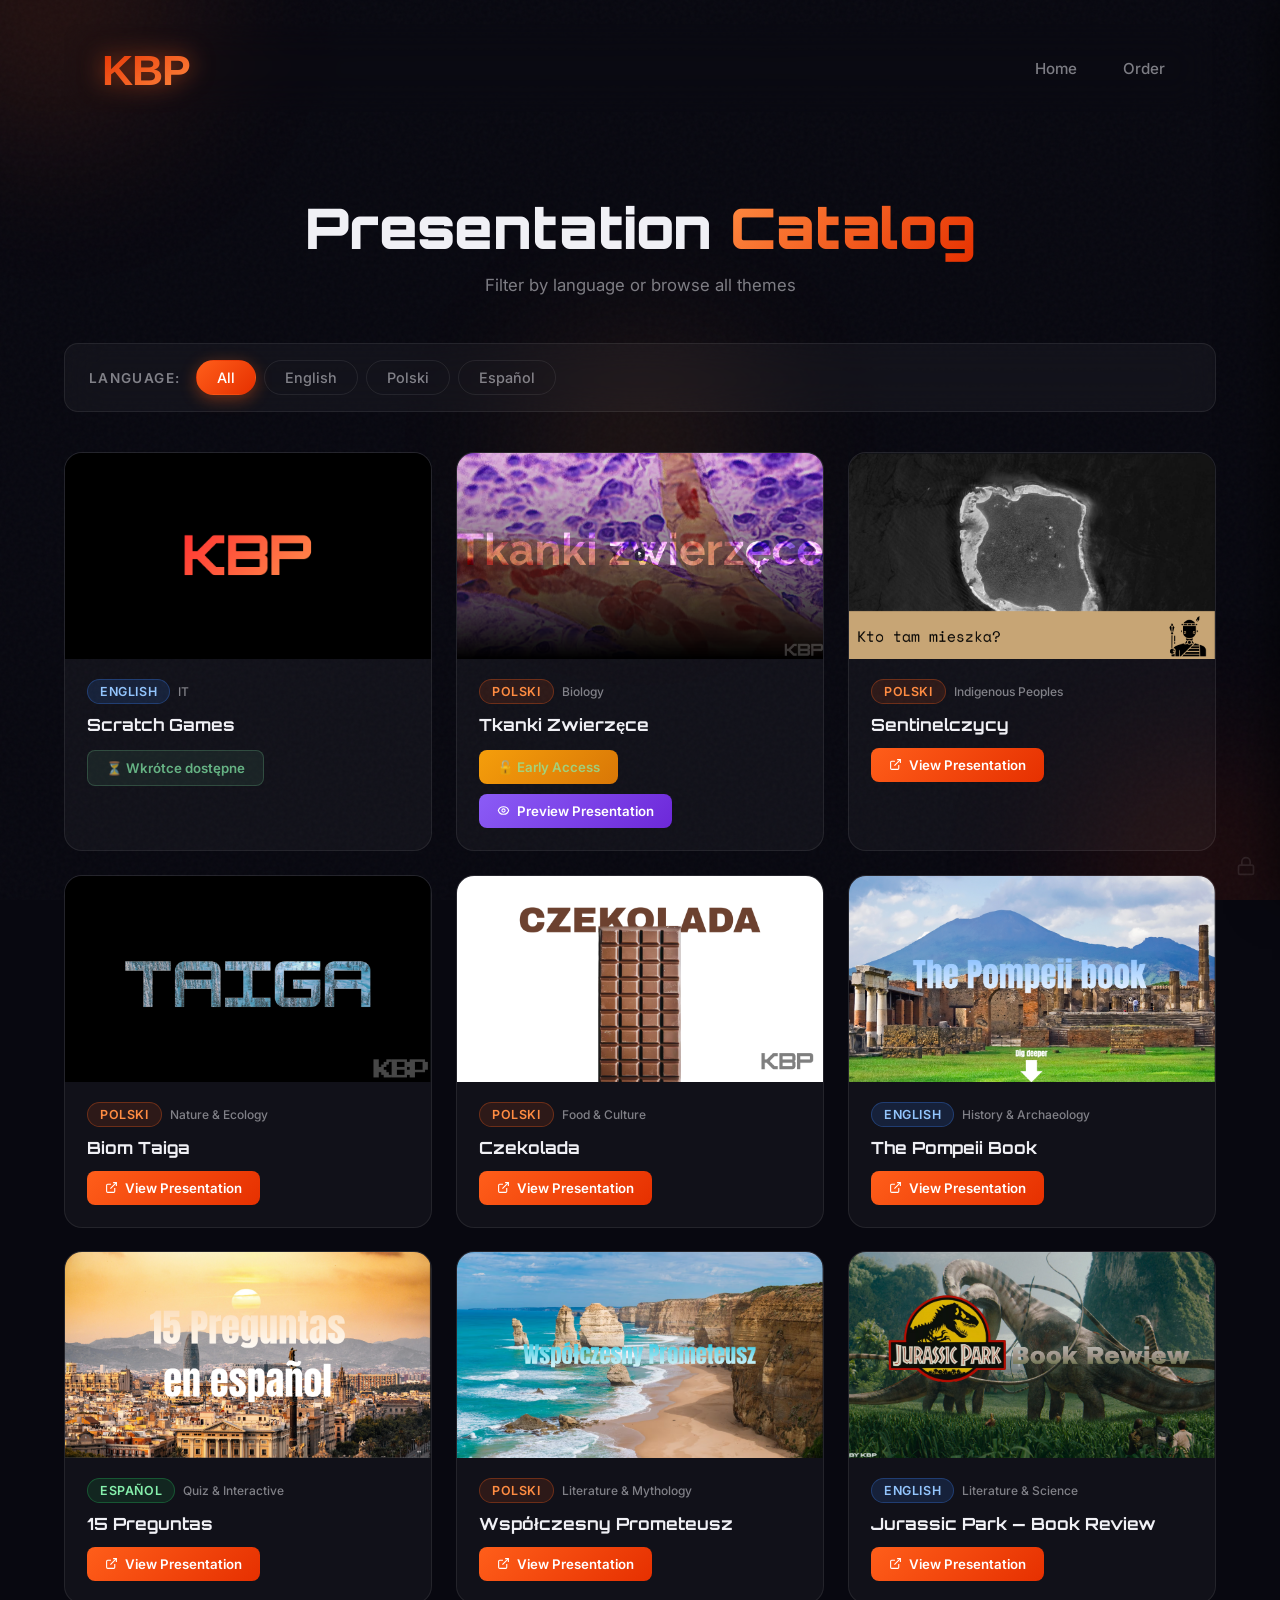
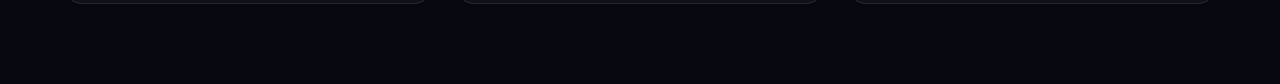
==== commit 90b90261: "chore: update catalog via dev tools" ====
--- a/catalog.html
+++ b/catalog.html
@@ -48,6 +48,33 @@
             </div>
 
             <div class="catalog-grid" id="catalogGrid">
+      <div class="pres-card glass" data-lang="english" data-id="custom-1786704314487">
+        <div class="card-glow"></div>
+        <a href="#" target="_blank" class="card-thumb-link">
+          <div class="card-thumb">
+            <img src="thumbnails/no_thumbnail.jpg" alt="Scratch Games" onerror="this.src='thumbnails/no_thumbnail.jpg'">
+            <div class="thumb-overlay">
+              <span class="thumb-play">
+                <svg viewBox="0 0 24 24" fill="none" stroke="currentColor" stroke-width="2">
+                  <path d="M18 13v6a2 2 0 01-2 2H5a2 2 0 01-2-2V8a2 2 0 012-2h6"></path>
+                  <polyline points="15 3 21 3 21 9"></polyline>
+                  <line x1="10" y1="14" x2="21" y2="3"></line>
+                </svg>
+              </span>
+            </div>
+          </div>
+        </a>
+        <div class="card-body">
+          <div class="card-top">
+            <span class="lang-badge english">English</span>
+            <span class="theme-tag">IT</span>
+          </div>
+          <h3 class="card-title">Scratch Games</h3>
+          <div style="display:flex;gap:8px;flex-wrap:wrap;margin-top:2px;">
+            <span class="card-btn coming-soon-btn">⏳ Wkrótce dostępne</span>
+          </div>
+        </div>
+      </div>
       
       
       
@@ -448,7 +475,24 @@
     <!-- Dev panel -->
     
   
+
+    <!-- Toast -->
+    
+
+    <!-- Hidden lock trigger -->
+    
+
+    <!-- Dev mode badge (visible when logged in) -->
+    
+    
+
+    <!-- Auth modal -->
+    
+
+    <!-- Dev panel -->
+    
+  
     <script src="catalog.js"></script>
 
 
-<input type="file" accept="image/*" style="display: none;"><input type="file" accept="image/*" style="display: none;"><input type="file" accept="image/*" style="display: none;"><input type="file" accept="image/*" style="display: none;"><input type="file" accept="image/*" style="display: none;"><input type="file" accept="image/*" style="display: none;"><input type="file" accept="image/*" style="display: none;"><input type="file" accept="image/*" style="display: none;"><input type="file" accept="image/*" style="display: none;"><input type="file" accept="image/*" style="display: none;"><input type="file" accept="image/*" style="display: none;"><input type="file" accept="image/*" style="display: none;"><input type="file" accept="image/*" style="display: none;"><input type="file" accept="image/*" style="display: none;"><input type="file" accept="image/*" style="display: none;"><input type="file" accept="image/*" style="display: none;"><input type="file" accept="image/*" style="display: none;"><input type="file" accept="image/*" style="display: none;"><input type="file" accept="image/*" style="display: none;"><input type="file" accept="image/*" style="display: none;"><input type="file" accept="image/*" style="display: none;"><input type="file" accept="image/*" style="display: none;"><input type="file" accept="image/*" style="display: none;"><input type="file" accept="image/*" style="display: none;"><input type="file" accept="image/*" style="display: none;"><input type="file" accept="image/*" style="display: none;"><input type="file" accept="image/*" style="display: none;"><input type="file" accept="image/*" style="display: none;"><input type="file" accept="image/*" style="display: none;"><input type="file" accept="image/*" style="display: none;"><input type="file" accept="image/*" style="display: none;"><input type="file" accept="image/*" style="display: none;"><input type="file" accept="image/*" style="display: none;"><input type="file" accept="image/*" style="display: none;"><input type="file" accept="image/*" style="display: none;"><input type="file" accept="image/*" style="display: none;"><input type="file" accept="image/*" style="display: none;"><input type="file" accept="image/*" style="display: none;"><input type="file" accept="image/*" style="display: none;"><input type="file" accept="image/*" style="display: none;"><input type="file" accept="image/*" style="display: none;"><input type="file" accept="image/*" style="display: none;"><input type="file" accept="image/*" style="display: none;"><input type="file" accept="image/*" style="display: none;"><input type="file" accept="image/*" style="display: none;"><input type="file" accept="image/*" style="display: none;"><input type="file" accept="image/*" style="display: none;"><input type="file" accept="image/*" style="display: none;"><input type="file" accept="image/*" style="display: none;"><input type="file" accept="image/*" style="display: none;"><input type="file" accept="image/*" style="display: none;"><input type="file" accept="image/*" style="display: none;"><input type="file" accept="image/*" style="display: none;"><input type="file" accept="image/*" style="display: none;"><input type="file" accept="image/*" style="display: none;"><input type="file" accept="image/*" style="display: none;"><input type="file" accept="image/*" style="display: none;"><input type="file" accept="image/*" style="display: none;"><input type="file" accept="image/*" style="display: none;"><input type="file" accept="image/*" style="display: none;"><input type="file" accept="image/*" style="display: none;"><input type="file" accept="image/*" style="display: none;"><input type="file" accept="image/*" style="display: none;"><input type="file" accept="image/*" style="display: none;"><input type="file" accept="image/*" style="display: none;"><input type="file" accept="image/*" style="display: none;"><input type="file" accept="image/*" style="display: none;"><input type="file" accept="image/*" style="display: none;"><input type="file" accept="image/*" style="display: none;"><input type="file" accept="image/*" style="display: none;"><input type="file" accept="image/*" style="display: none;"><input type="file" accept="image/*" style="display: none;"><input type="file" accept="image/*" style="display: none;"><input type="file" accept="image/*" style="display: none;"><input type="file" accept="image/*" style="display: none;"><input type="file" accept="image/*" style="display: none;"><input type="file" accept="image/*" style="display: none;"><input type="file" accept="image/*" style="display: none;"><input type="file" accept="image/*" style="display: none;"><input type="file" accept="image/*" style="display: none;"><input type="file" accept="image/*" style="display: none;"><input type="file" accept="image/*" style="display: none;"><input type="file" accept="image/*" style="display: none;"><input type="file" accept="image/*" style="display: none;"><input type="file" accept="image/*" style="display: none;"><input type="file" accept="image/*" style="display: none;"><input type="file" accept="image/*" style="display: none;"><input type="file" accept="image/*" style="display: none;"><input type="file" accept="image/*" style="display: none;"><input type="file" accept="image/*" style="display: none;"><input type="file" accept="image/*" style="display: none;"><input type="file" accept="image/*" style="display: none;"><input type="file" accept="image/*" style="display: none;"><input type="file" accept="image/*" style="display: none;"><input type="file" accept="image/*" style="display: none;"><input type="file" accept="image/*" style="display: none;"><input type="file" accept="image/*" style="display: none;"><input type="file" accept="image/*" style="display: none;"><input type="file" accept="image/*" style="display: none;"><input type="file" accept="image/*" style="display: none;"><input type="file" accept="image/*" style="display: none;"><input type="file" accept="image/*" style="display: none;"><input type="file" accept="image/*" style="display: none;"><input type="file" accept="image/*" style="display: none;"><input type="file" accept="image/*" style="display: none;"><input type="file" accept="image/*" style="display: none;"><input type="file" accept="image/*" style="display: none;"><input type="file" accept="image/*" style="display: none;"><input type="file" accept="image/*" style="display: none;"><input type="file" accept="image/*" style="display: none;"><input type="file" accept="image/*" style="display: none;"><input type="file" accept="image/*" style="display: none;"><input type="file" accept="image/*" style="display: none;"><input type="file" accept="image/*" style="display: none;"><input type="file" accept="image/*" style="display: none;"><input type="file" accept="image/*" style="display: none;"><input type="file" accept="image/*" style="display: none;"><input type="file" accept="image/*" style="display: none;"><input type="file" accept="image/*" style="display: none;"><input type="file" accept="image/*" style="display: none;"><input type="file" accept="image/*" style="display: none;"><input type="file" accept="image/*" style="display: none;"><input type="file" accept="image/*" style="display: none;"><input type="file" accept="image/*" style="display: none;"><input type="file" accept="image/*" style="display: none;"><input type="file" accept="image/*" style="display: none;"><input type="file" accept="image/*" style="display: none;"><input type="file" accept="image/*" style="display: none;"><input type="file" accept="image/*" style="display: none;"><input type="file" accept="image/*" style="display: none;"><input type="file" accept="image/*" style="display: none;"><input type="file" accept="image/*" style="display: none;"><input type="file" accept="image/*" style="display: none;"><input type="file" accept="image/*" style="display: none;"><input type="file" accept="image/*" style="display: none;"><input type="file" accept="image/*" style="display: none;"><input type="file" accept="image/*" style="display: none;"><input type="file" accept="image/*" style="display: none;"><input type="file" accept="image/*" style="display: none;"><input type="file" accept="image/*" style="display: none;"><input type="file" accept="image/*" style="display: none;"><input type="file" accept="image/*" style="display: none;"></body></html>+<input type="file" accept="image/*" style="display: none;"><input type="file" accept="image/*" style="display: none;"><input type="file" accept="image/*" style="display: none;"><input type="file" accept="image/*" style="display: none;"><input type="file" accept="image/*" style="display: none;"><input type="file" accept="image/*" style="display: none;"><input type="file" accept="image/*" style="display: none;"><input type="file" accept="image/*" style="display: none;"><input type="file" accept="image/*" style="display: none;"><input type="file" accept="image/*" style="display: none;"><input type="file" accept="image/*" style="display: none;"><input type="file" accept="image/*" style="display: none;"><input type="file" accept="image/*" style="display: none;"><input type="file" accept="image/*" style="display: none;"><input type="file" accept="image/*" style="display: none;"><input type="file" accept="image/*" style="display: none;"><input type="file" accept="image/*" style="display: none;"><input type="file" accept="image/*" style="display: none;"><input type="file" accept="image/*" style="display: none;"><input type="file" accept="image/*" style="display: none;"><input type="file" accept="image/*" style="display: none;"><input type="file" accept="image/*" style="display: none;"><input type="file" accept="image/*" style="display: none;"><input type="file" accept="image/*" style="display: none;"><input type="file" accept="image/*" style="display: none;"><input type="file" accept="image/*" style="display: none;"><input type="file" accept="image/*" style="display: none;"><input type="file" accept="image/*" style="display: none;"><input type="file" accept="image/*" style="display: none;"><input type="file" accept="image/*" style="display: none;"><input type="file" accept="image/*" style="display: none;"><input type="file" accept="image/*" style="display: none;"><input type="file" accept="image/*" style="display: none;"><input type="file" accept="image/*" style="display: none;"><input type="file" accept="image/*" style="display: none;"><input type="file" accept="image/*" style="display: none;"><input type="file" accept="image/*" style="display: none;"><input type="file" accept="image/*" style="display: none;"><input type="file" accept="image/*" style="display: none;"><input type="file" accept="image/*" style="display: none;"><input type="file" accept="image/*" style="display: none;"><input type="file" accept="image/*" style="display: none;"><input type="file" accept="image/*" style="display: none;"><input type="file" accept="image/*" style="display: none;"><input type="file" accept="image/*" style="display: none;"><input type="file" accept="image/*" style="display: none;"><input type="file" accept="image/*" style="display: none;"><input type="file" accept="image/*" style="display: none;"><input type="file" accept="image/*" style="display: none;"><input type="file" accept="image/*" style="display: none;"><input type="file" accept="image/*" style="display: none;"><input type="file" accept="image/*" style="display: none;"><input type="file" accept="image/*" style="display: none;"><input type="file" accept="image/*" style="display: none;"><input type="file" accept="image/*" style="display: none;"><input type="file" accept="image/*" style="display: none;"><input type="file" accept="image/*" style="display: none;"><input type="file" accept="image/*" style="display: none;"><input type="file" accept="image/*" style="display: none;"><input type="file" accept="image/*" style="display: none;"><input type="file" accept="image/*" style="display: none;"><input type="file" accept="image/*" style="display: none;"><input type="file" accept="image/*" style="display: none;"><input type="file" accept="image/*" style="display: none;"><input type="file" accept="image/*" style="display: none;"><input type="file" accept="image/*" style="display: none;"><input type="file" accept="image/*" style="display: none;"><input type="file" accept="image/*" style="display: none;"><input type="file" accept="image/*" style="display: none;"><input type="file" accept="image/*" style="display: none;"><input type="file" accept="image/*" style="display: none;"><input type="file" accept="image/*" style="display: none;"><input type="file" accept="image/*" style="display: none;"><input type="file" accept="image/*" style="display: none;"><input type="file" accept="image/*" style="display: none;"><input type="file" accept="image/*" style="display: none;"><input type="file" accept="image/*" style="display: none;"><input type="file" accept="image/*" style="display: none;"><input type="file" accept="image/*" style="display: none;"><input type="file" accept="image/*" style="display: none;"><input type="file" accept="image/*" style="display: none;"><input type="file" accept="image/*" style="display: none;"><input type="file" accept="image/*" style="display: none;"><input type="file" accept="image/*" style="display: none;"><input type="file" accept="image/*" style="display: none;"><input type="file" accept="image/*" style="display: none;"><input type="file" accept="image/*" style="display: none;"><input type="file" accept="image/*" style="display: none;"><input type="file" accept="image/*" style="display: none;"><input type="file" accept="image/*" style="display: none;"><input type="file" accept="image/*" style="display: none;"><input type="file" accept="image/*" style="display: none;"><input type="file" accept="image/*" style="display: none;"><input type="file" accept="image/*" style="display: none;"><input type="file" accept="image/*" style="display: none;"><input type="file" accept="image/*" style="display: none;"><input type="file" accept="image/*" style="display: none;"><input type="file" accept="image/*" style="display: none;"><input type="file" accept="image/*" style="display: none;"><input type="file" accept="image/*" style="display: none;"><input type="file" accept="image/*" style="display: none;"><input type="file" accept="image/*" style="display: none;"><input type="file" accept="image/*" style="display: none;"><input type="file" accept="image/*" style="display: none;"><input type="file" accept="image/*" style="display: none;"><input type="file" accept="image/*" style="display: none;"><input type="file" accept="image/*" style="display: none;"><input type="file" accept="image/*" style="display: none;"><input type="file" accept="image/*" style="display: none;"><input type="file" accept="image/*" style="display: none;"><input type="file" accept="image/*" style="display: none;"><input type="file" accept="image/*" style="display: none;"><input type="file" accept="image/*" style="display: none;"><input type="file" accept="image/*" style="display: none;"><input type="file" accept="image/*" style="display: none;"><input type="file" accept="image/*" style="display: none;"><input type="file" accept="image/*" style="display: none;"><input type="file" accept="image/*" style="display: none;"><input type="file" accept="image/*" style="display: none;"><input type="file" accept="image/*" style="display: none;"><input type="file" accept="image/*" style="display: none;"><input type="file" accept="image/*" style="display: none;"><input type="file" accept="image/*" style="display: none;"><input type="file" accept="image/*" style="display: none;"><input type="file" accept="image/*" style="display: none;"><input type="file" accept="image/*" style="display: none;"><input type="file" accept="image/*" style="display: none;"><input type="file" accept="image/*" style="display: none;"><input type="file" accept="image/*" style="display: none;"><input type="file" accept="image/*" style="display: none;"><input type="file" accept="image/*" style="display: none;"><input type="file" accept="image/*" style="display: none;"><input type="file" accept="image/*" style="display: none;"><input type="file" accept="image/*" style="display: none;"><input type="file" accept="image/*" style="display: none;"><input type="file" accept="image/*" style="display: none;"><input type="file" accept="image/*" style="display: none;"><input type="file" accept="image/*" style="display: none;"><input type="file" accept="image/*" style="display: none;"><input type="file" accept="image/*" style="display: none;"><input type="file" accept="image/*" style="display: none;"><input type="file" accept="image/*" style="display: none;"><input type="file" accept="image/*" style="display: none;"><input type="file" accept="image/*" style="display: none;"><input type="file" accept="image/*" style="display: none;"><input type="file" accept="image/*" style="display: none;"><input type="file" accept="image/*" style="display: none;"><input type="file" accept="image/*" style="display: none;"><input type="file" accept="image/*" style="display: none;"><input type="file" accept="image/*" style="display: none;"><input type="file" accept="image/*" style="display: none;"><input type="file" accept="image/*" style="display: none;"><input type="file" accept="image/*" style="display: none;"><input type="file" accept="image/*" style="display: none;"><input type="file" accept="image/*" style="display: none;"><input type="file" accept="image/*" style="display: none;"><input type="file" accept="image/*" style="display: none;"><input type="file" accept="image/*" style="display: none;"><input type="file" accept="image/*" style="display: none;"><input type="file" accept="image/*" style="display: none;"><input type="file" accept="image/*" style="display: none;"><input type="file" accept="image/*" style="display: none;"><input type="file" accept="image/*" style="display: none;"><input type="file" accept="image/*" style="display: none;"><input type="file" accept="image/*" style="display: none;"><input type="file" accept="image/*" style="display: none;"></body></html>
